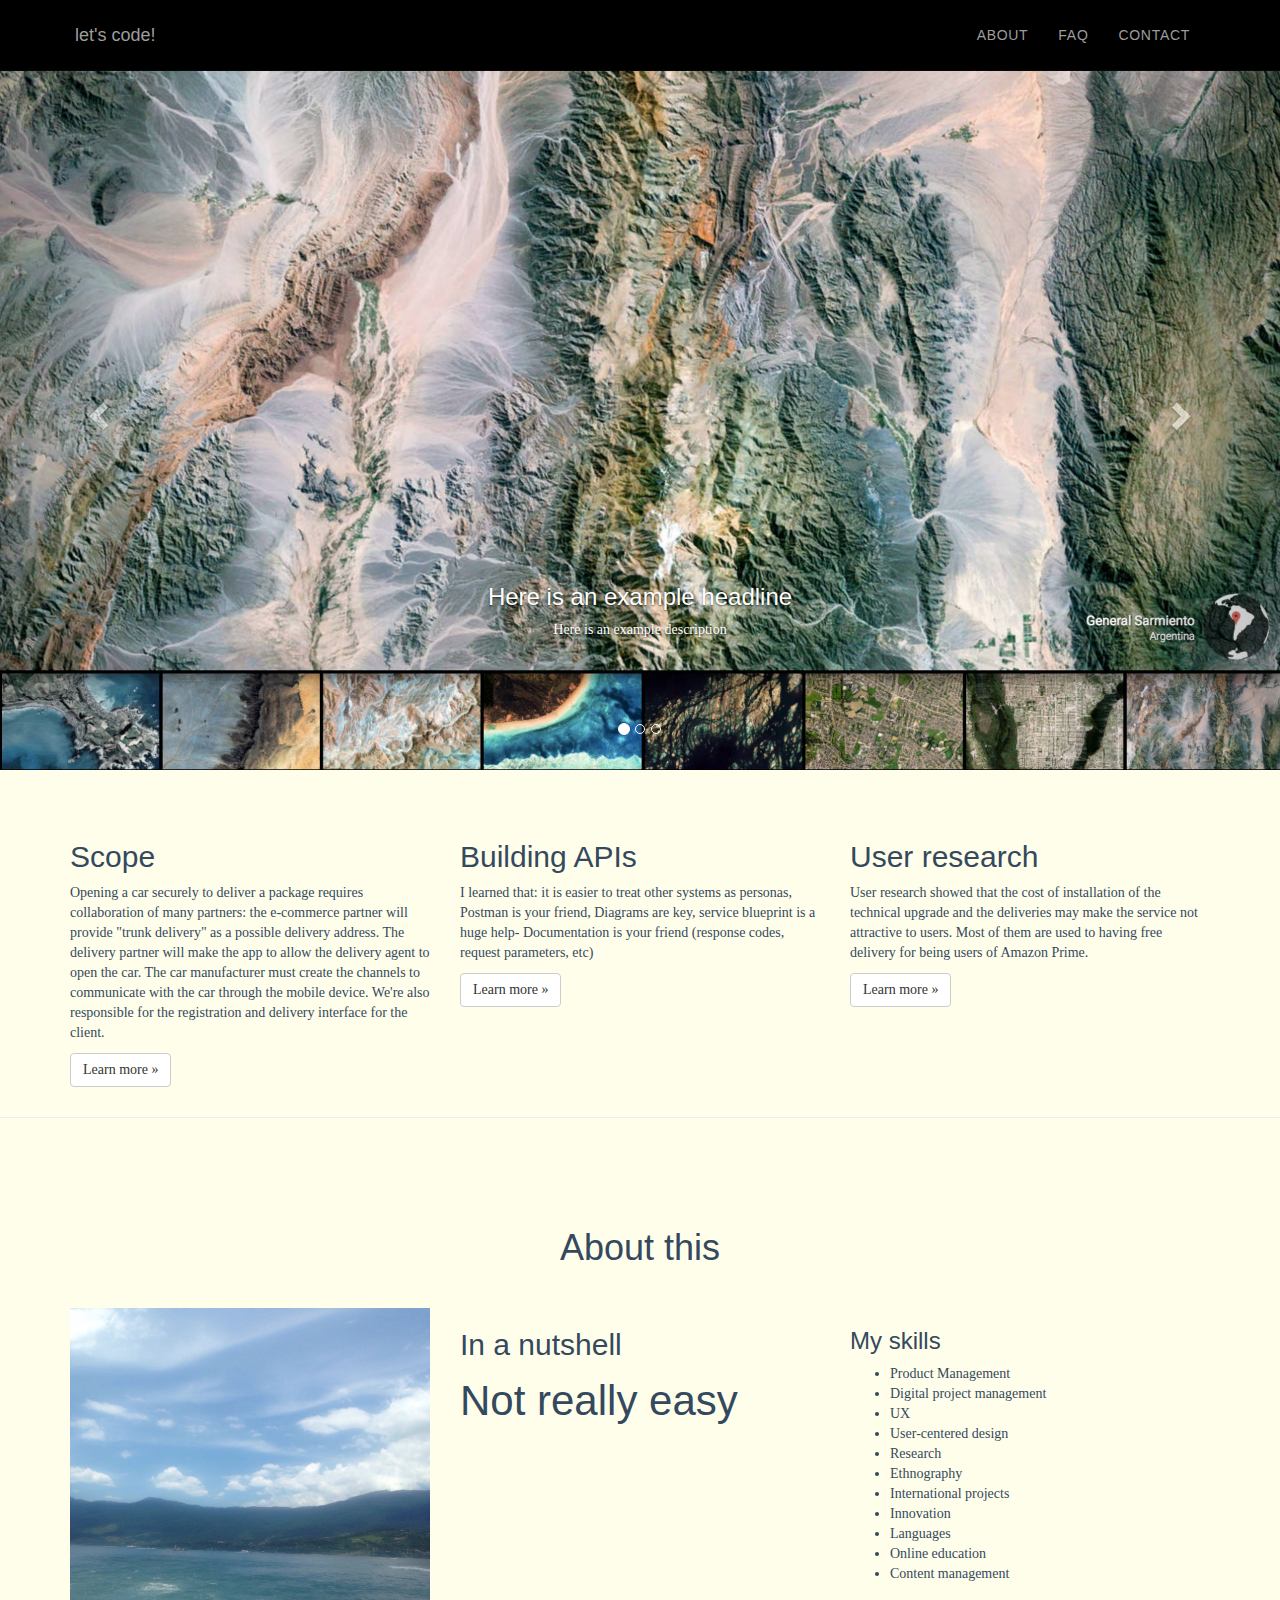
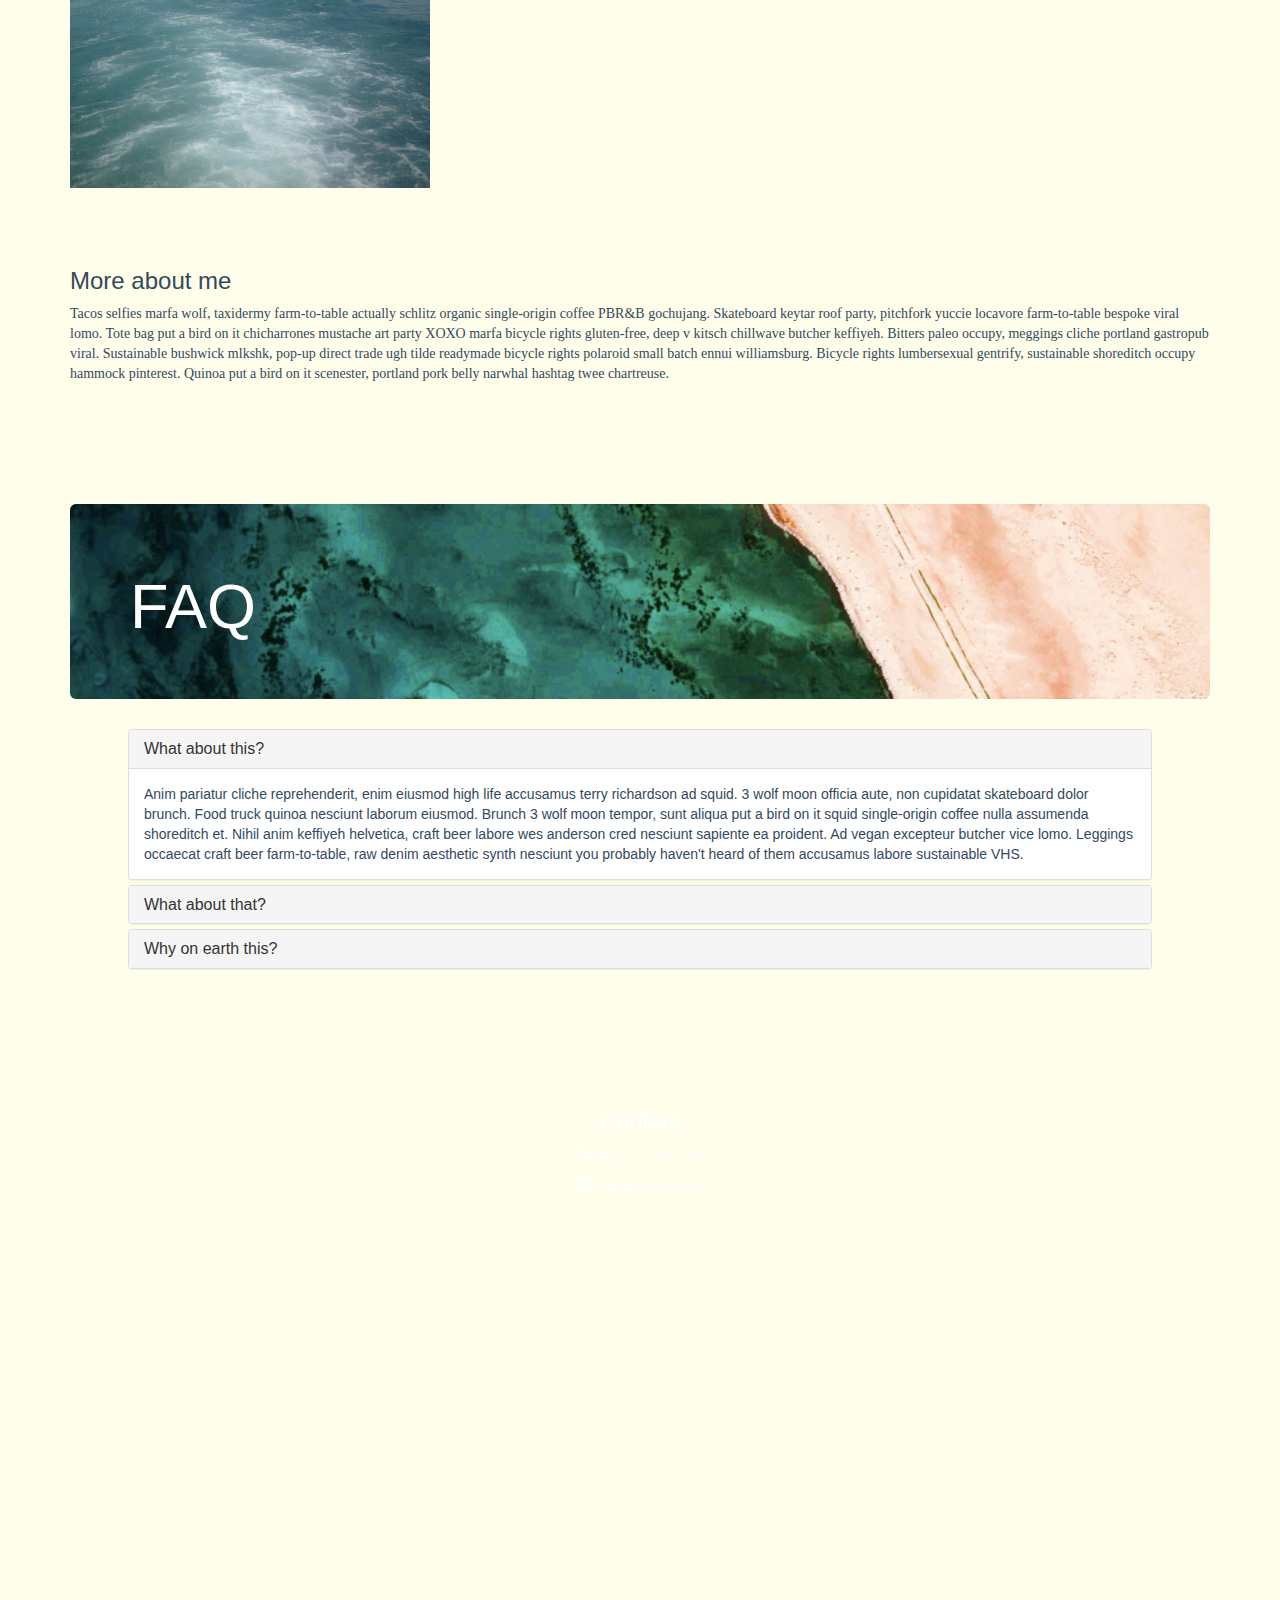
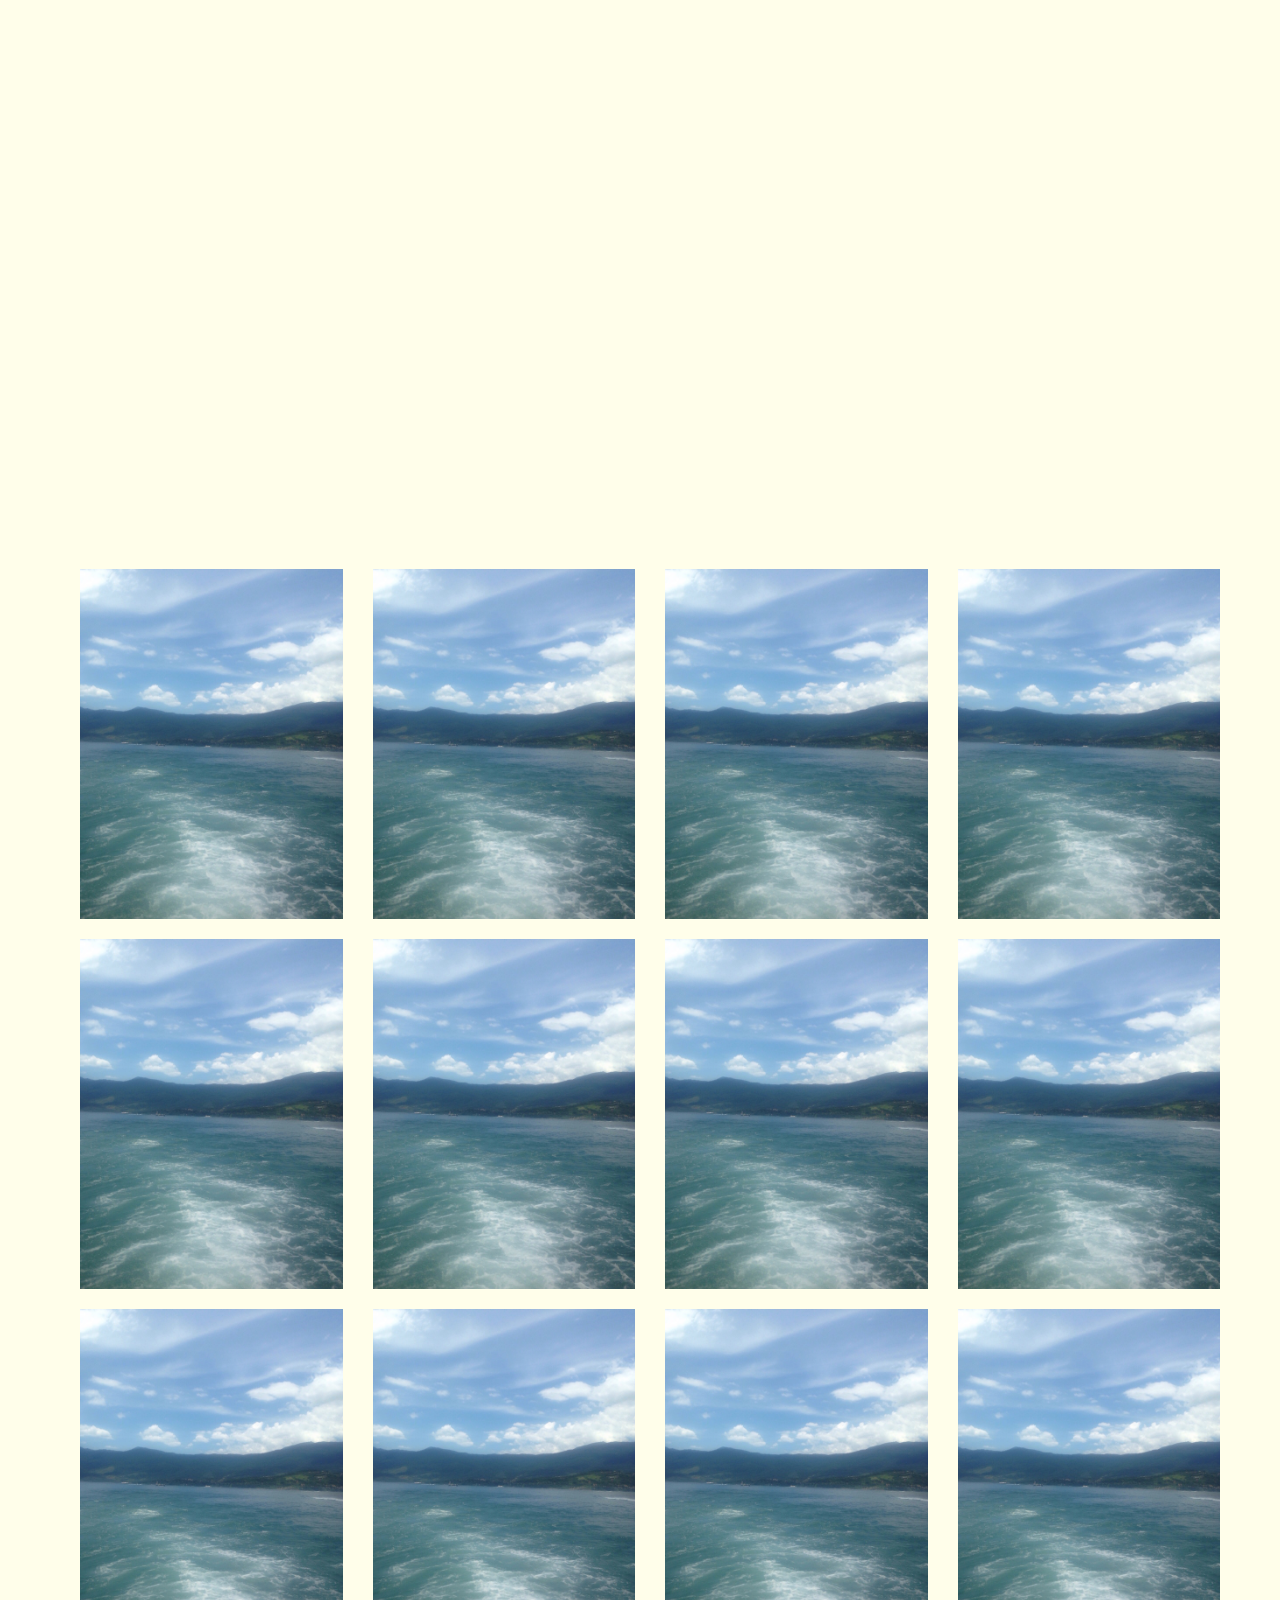
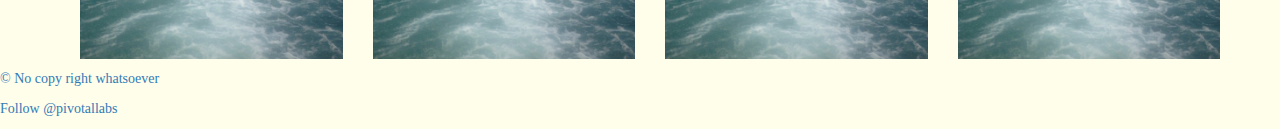
==== cf_template-1.1.1 v3/index.html @ 277f099b "Initial commit" ====
<!DOCTYPE html>
<html lang="en">
<head>
  <meta charset="utf-8">
  <meta http-equiv="X-UA-Compatible" content="IE=edge">
  <meta name="viewport" content="width=device-width, initial-scale=1">
  <!-- The above 3 meta tags *must* come first in the head; any other head content must come *after* these tags -->

  <title>Zproject</title>

  <!-- Latest compiled and minified CSS -->
  <link rel="stylesheet" href="https://maxcdn.bootstrapcdn.com/bootstrap/3.3.5/css/bootstrap.min.css">

  <!-- Custom styles for this template go here -->
  <link rel="stylesheet" href="css/styles.css">


  <!-- HTML5 shim and Respond.js for IE8 support of HTML5 elements and media queries -->



    <!--[if lt IE 9]>
      <script src="https://oss.maxcdn.com/html5shiv/3.7.2/html5shiv.min.js"></script>
      <script src="https://oss.maxcdn.com/respond/1.4.2/respond.min.js"></script>
      <![endif]-->

    </head>

    <body data-spy="scroll" data-target=".navbar">

      <!-- Facebook script -->
      <div id="fb-root"></div>
      <script>(function(d, s, id) {
        var js, fjs = d.getElementsByTagName(s)[0];
        if (d.getElementById(id)) return;
        js = d.createElement(s); js.id = id;
        js.src = "//connect.facebook.net/en_US/sdk.js#xfbml=1&version=v2.9";
        fjs.parentNode.insertBefore(js, fjs);
      }(document, 'script', 'facebook-jssdk'));</script>

      <!-- end Facebook script -->

      <!--navbar starts here-->
      <!-- Collect the nav links, forms, and other content for toggling -->

      <nav class="navbar navbar-inverse navbar-fixed-top" role="navigation">
        <div class="container-fluid">
          <div class="navbar-header">
            <button type="button" class="navbar-toggle" data-toggle="collapse"
            data-target=".navbar-collapse">
            <span class="sr-only">Toggle navigation</span>
            <span class="icon-bar"></span>
            <span class="icon-bar"></span>
            <span class="icon-bar"></span>
          </button>
          <a href="#" class="projectName navbar-brand">let's code!</a>
        </div><!--end navbar-header -->
        <div class="navbar-collapse collapse">
          <ul class="nav navbar-nav">
            <li><a href="#about">About</a></li>
            <li><a href="#FAQ">FAQ</a></li>
            <li><a href="#contact">Contact</a></li>
            
          </ul>
        </div><!--end navbar collapse-->
      </div><!-- end nav container -->
    </nav><!-- end nav -->

    <div id="carousel-example-generic" class="carousel slide" data-ride="carousel">
      <!-- Indicators -->
      <ol class="carousel-indicators">
        <li data-target="#carousel-example-generic" data-slide-to="0" class="active"></li>
        <li data-target="#carousel-example-generic" data-slide-to="1"></li>
        <li data-target="#carousel-example-generic" data-slide-to="2"></li>
      </ol>

      <!-- Wrapper for slides -->
      <div class="carousel-inner" role="listbox">
        <div class="item active">
          <img src="img/Carousel 1.jpg" alt="alt 1">
          <div class="carousel-caption">
            <h3>Here is an example headline</h3>
            <p>Here is an example description</p>
          </div>
        </div>
        <div class="item">
          <img src="img/Carousel 2.jpg" alt="alt 1">
          <div class="carousel-caption">
            <h3>Essa é outra headline</h3>
            <p>E este é um exemplo de descrição</p>
          </div>
        </div>

        <div class="item">
          <img src="img/Carousel 3.jpg" alt="alt 1">
          <div class="carousel-caption">
            <h3>Essa é a terceira</h3>
            <p>E este é um exemplo de descrição</p>
          </div>
        </div>
      </div>

      <!-- Controls -->

      <a class="left carousel-control" href="#carousel-example-generic" role="button" data-slide="prev">
        <span class="glyphicon glyphicon-chevron-left" aria-hidden="true"></span>
        <span class="sr-only">Previous</span>
      </a>
      <a class="right carousel-control" href="#carousel-example-generic" role="button" data-slide="next">
        <span class="glyphicon glyphicon-chevron-right" aria-hidden="true"></span>
        <span class="sr-only">Next</span>
      </a>
    </div><!-- end carousel -->



    <div class="container">
      <!-- Example row of columns -->
      <div class="row">
        <div class="col-md-4">
          <h2>Scope</h2>
          <p>Opening a car securely to deliver a package requires collaboration of many partners: the e-commerce partner will provide "trunk delivery" as a possible delivery address. The delivery partner will make the app to allow the delivery agent to open the car. The car manufacturer must create the channels to communicate with the car through the mobile device. We're also responsible for the registration and delivery interface for the client.</p>
          <p><a class="btn btn-default" href="#" role="button">Learn more &raquo;</a></p>
        </div><!-- /col -->
        <div class="col-md-4">
          <h2>Building APIs</h2>
          <p>I learned that: it is easier to treat other systems as personas, Postman is your friend, Diagrams are key, service blueprint is a huge help- Documentation is your friend (response codes, request parameters, etc)</p>
          <p><a class="btn btn-default" href="#" role="button">Learn more &raquo;</a></p>
        </div><!-- /col -->
        <div class="col-md-4">
          <h2>User research</h2>
          <p>User research showed that the cost of installation of the technical upgrade and the deliveries may make the service not attractive to users. Most of them are used to having free delivery for being users of Amazon Prime.</p>
          <p><a class="btn btn-default" href="#" role="button">Learn more &raquo;</a></p>
        </div><!-- /col -->
      </div><!-- /row -->
    </div>

    <hr>

    <div class="container" id="about">
      <div class="header">
        <h1>About this</h1>
      </div><!-- end header -->

      <div class="row" id="about_columns">
        <div class="col-md-4">
          <img src="img/kitten.jpg" alt="kitten">
        </div>
        <div class="col-md-4" id="introtext">
          <h2>In a nutshell</h2>
          <p>Not really easy</p>
        </div>
        <div class="col-md-4">
          <h3>My skills</h3>
          <ul id= "skill-list">
            <li>Product Management</li>
            <li>Digital project management</li>
            <li>UX</li>
            <li>User-centered design</li>
            <li>Research</li>
            <li>Ethnography</li>
            <li>International projects</li>
            <li>Innovation</li>
            <li>Languages</li>
            <li>Online education</li>
            <li>Content management</li>
          </ul>
        </div>
      </div><!-- end row -->
      <div class="main-text">
        <h3>More about me</h3>
        <p>
          Tacos selfies marfa wolf, taxidermy farm-to-table actually schlitz organic single-origin coffee PBR&B gochujang. Skateboard keytar roof party, pitchfork yuccie locavore farm-to-table bespoke viral lomo. Tote bag put a bird on it chicharrones mustache art party XOXO marfa bicycle rights gluten-free, deep v kitsch chillwave butcher keffiyeh. Bitters paleo occupy, meggings cliche portland gastropub viral. Sustainable bushwick mlkshk, pop-up direct trade ugh tilde readymade bicycle rights polaroid small batch ennui williamsburg. Bicycle rights lumbersexual gentrify, sustainable shoreditch occupy hammock pinterest. Quinoa put a bird on it scenester, portland pork belly narwhal hashtag twee chartreuse.
        </p>

      </div><!-- end main-text -->

    </div><!--end container -->

    <div class="container">
      <div class="jumbotron" id="FAQ">
        <h1>FAQ</h1>
      </div>
    </div><!-- end container -->

    <div class="panel-group" id="accordion">
      <div class="panel panel-default">
        <div class="panel-heading">
          <h4 class="panel-title">
            <a data-toggle="collapse" data-parent="#missingcode" href="#collapseOne">
              What about this?
            </a>
          </h4>
        </div>
        <div id="collapseOne" class="panel-collapse collapse in">
          <div class="panel-body">
            Anim pariatur cliche reprehenderit, enim eiusmod high life accusamus terry richardson ad squid. 3 wolf moon officia aute, non cupidatat skateboard dolor brunch. Food truck quinoa nesciunt laborum eiusmod. Brunch 3 wolf moon tempor, sunt aliqua put a bird on it squid single-origin coffee nulla assumenda shoreditch et. Nihil anim keffiyeh helvetica, craft beer labore wes anderson cred nesciunt sapiente ea proident. Ad vegan excepteur butcher vice lomo. Leggings occaecat craft beer farm-to-table, raw denim aesthetic synth nesciunt you probably haven't heard of them accusamus labore sustainable VHS.
          </div>
        </div>
      </div>
      <div class="panel panel-default">
        <div class="panel-heading">
          <h4 class="panel-title">
            <a data-toggle="collapse" data-parent="#missingcode" href="#collapseTwo">
              What about that?
            </a>
          </h4>
        </div>
        <div id="collapseTwo" class="panel-collapse collapse">
          <div class="panel-body">
            Anim pariatur cliche reprehenderit, enim eiusmod high life accusamus terry richardson ad squid. 3 wolf moon officia aute, non cupidatat skateboard dolor brunch. Food truck quinoa nesciunt laborum eiusmod. Brunch 3 wolf moon tempor, sunt aliqua put a bird on it squid single-origin coffee nulla assumenda shoreditch et. Nihil anim keffiyeh helvetica, craft beer labore wes anderson cred nesciunt sapiente ea proident. Ad vegan excepteur butcher vice lomo. Leggings occaecat craft beer farm-to-table, raw denim aesthetic synth nesciunt you probably haven't heard of them accusamus labore sustainable VHS.
          </div>
        </div>
      </div>
      <div class="panel panel-default">
        <div class="panel-heading">
          <h4 class="panel-title">
            <a data-toggle="collapse" data-parent="#missingcode" href="#collapseThree">
              Why on earth this?
            </a>
          </h4>
        </div>
        <div id="collapseThree" class="panel-collapse collapse">
          <div class="panel-body">
            Anim pariatur cliche reprehenderit, enim eiusmod high life accusamus terry richardson ad squid. 3 wolf moon officia aute, non cupidatat skateboard dolor brunch. Food truck quinoa nesciunt laborum eiusmod. Brunch 3 wolf moon tempor, sunt aliqua put a bird on it squid single-origin coffee nulla assumenda shoreditch et. Nihil anim keffiyeh helvetica, craft beer labore wes anderson cred nesciunt sapiente ea proident. Ad vegan excepteur butcher vice lomo. Leggings occaecat craft beer farm-to-table, raw denim aesthetic synth nesciunt you probably haven't heard of them accusamus labore sustainable VHS.
          </div>
        </div>
      </div>
    </div>



    <div class="container" id="contact">
      <h3>Contact</h3>
      <p><span class="glyphicon glyphicon-earphone"></span>+49 176 1234 1234</p>
      <p><span class="glyphicon glyphicon-envelope"></span> email@email.email</p>
    </div><!-- end contact -->

  </div> <!-- /container -->

  <div style="position:relative;height:0;padding-bottom:56.25%"><iframe src="https://www.youtube.com/embed/DUcbKgvzUEU?ecver=2" width="640" height="360" frameborder="0" style="position:absolute;width:100%;height:100%;left:0" allowfullscreen></iframe></div>


  <div class="container">
    <div class="row" id="work">
      <div class="col-xs-12 col-sm-6 col-md-4 col-lg-3">
        <img src="img/kitten.jpg">
      </div>
      <div class="col-xs-12 col-sm-6 col-md-4 col-lg-3">
        <img src="img/kitten.jpg">
      </div>
      <div class="col-xs-12 col-sm-6 col-md-4 col-lg-3">
        <img src="img/kitten.jpg">
      </div>
      <div class="col-xs-12 col-sm-6 col-md-4 col-lg-3">
        <img src="img/kitten.jpg">
      </div>
      <div class="col-xs-12 col-sm-6 col-md-4 col-lg-3">
        <img src="img/kitten.jpg">
      </div>
      <div class="col-xs-12 col-sm-6 col-md-4 col-lg-3">
        <img src="img/kitten.jpg">
      </div>
      <div class="col-xs-12 col-sm-6 col-md-4 col-lg-3">
        <img src="img/kitten.jpg">
      </div>
      <div class="col-xs-12 col-sm-6 col-md-4 col-lg-3">
        <img src="img/kitten.jpg">
      </div>
      <div class="col-xs-12 col-sm-6 col-md-4 col-lg-3">
        <img src="img/kitten.jpg">
      </div>
      <div class="col-xs-12 col-sm-6 col-md-4 col-lg-3">
        <img src="img/kitten.jpg">
      </div>
      <div class="col-xs-12 col-sm-6 col-md-4 col-lg-3">
        <img src="img/kitten.jpg">
      </div>
      <div class="col-xs-12 col-sm-6 col-md-4 col-lg-3">
        <img src="img/kitten.jpg">
      </div>
    </div><!-- enf row -->
  </div>

  <footer>
    <p><a href="http://www.google.com">&copy; No copy right whatsoever</a></p>
    <p><a href="https://twitter.com/pivotallabs" class="twitter-follow-button" data-show-count="false">Follow @pivotallabs</a><script async src="//platform.twitter.com/widgets.js" charset="utf-8"></script></p>
    <div class="fb-like" data-href="http://musician-pig-73285.bitballoon.com/" data-layout="standard" data-action="like" data-size="small" data-show-faces="false" data-share="false"></div>      
  </footer>



  <!-- ============================= -->
  <!-- All your JavaScript comes now -->
  <!-- ============================= -->
  <script src="https://ajax.googleapis.com/ajax/libs/jquery/1.11.3/jquery.min.js"></script>

  <!-- Twitter script -->

  <script>window.twttr = (function(d, s, id) {
    var js, fjs = d.getElementsByTagName(s)[0],
    t = window.twttr || {};
    if (d.getElementById(id)) return t;
    js = d.createElement(s);
    js.id = id;
    js.src = "https://platform.twitter.com/widgets.js";
    fjs.parentNode.insertBefore(js, fjs);

    t._e = [];
    t.ready = function(f) {
      t._e.push(f);
    };

    return t;
  }(document, "script", "twitter-wjs"));</script>

  <!-- end Twitter -->



  <!-- Bootstrap core JS -->
  <script src="https://maxcdn.bootstrapcdn.com/bootstrap/3.3.5/js/bootstrap.min.js"></script>

  <!-- Can place script tags with JavaScript files here -->

  <!-- smooth scrolling -->
  <script type="text/javascript"> 
    var $root = $('html, body');
    $('.navbar-nav a').click(function() {
      var href = $.attr(this, 'href');
      if(href != undefined) {
        $root.animate({
          scrollTop: $(href).offset().top - $('.navbar').outerHeight()
        }, 500, function () {
          window.location.hash = href;
        });
      }
      return false;
    });
  </script>

</body>
</html>
---- cf_template-1.1.1 v3/css/styles.css ----
.navbar {
	position: fixed;
	width: 100%;
	top: 0;
	padding: 10px 60px 10px 60px;
	z-index: 1;
  background-color: black;
}


.navbar a:hover {
     color: #ff0;
     text-decoration: none;
}


.navbar a {
	transition: color 600ms;
}



.navbar ul {
	float: right;
}

.navbar ul li{
	display: inline-block;
}

.navbar ul li a {
  font-family: Futura, Helvetica, Arial, sans-serif;
  color: white;
  text-transform: uppercase;
  letter-spacing: 0.05em;
}


.navbar-inverse .navbar-nav>.active>a {
  background-color: white;
  color: black;
  text-decoration: none;
}


.projectName ul a {
  color: yellow;
  font-size: 1.5em;
}

body {
	padding-top: 50px;
  position: relative;
}

.container {
  padding-top: 50px;
}


.carousel img {
	margin: auto;
}

.carousel p {
	padding-bottom: 70px
}

.jumbotron {
  background-image: url("../img/earth.png");
  background-size: cover;
}

.jumbotron p {
  color: white;
}

.jumbotron h1 {
  color: white;
}


.panel-group {
	width: 80%;
	margin-right: auto; 
	margin-left: auto
}

#work img {
	margin: 10px;
	max-width: 100%;
}


/* ABOUT PAGE */


.header h1 {
    text-align: center;
    margin: 40px 0px 40px 0px
}



#about_columns img {
  width: 100%;
}

.main-text {
  clear: both;
  padding: 60px 0;
  padding: top right bottom left;
}

/* CONTACT PAGE */

#contact{
    background-image: url("../img/prlximg1.jpg");
/*Add a background image*/
    background-attachment: fixed;
/*Give the background a fixed position does it not scroll when you scroll*/
    background-size: cover;
/*Have the background cover the entire div section*/
    color: white;
/*Change the color of the text on top so it is readable, and adjust the padding as needed.*/
    padding:100px;
    padding-top: 100px;
    height: 400px;
}


/*Typography*/


h1,
h2,
h3 {
  font-family: Futura, Helvetica, Arial, sans-serif;
}

p,
li {
	font-family: Georgia, Book Antiqua, serif;
}

#introtext p {
  font-family: Futura, Helvetica, Arial, sans-serif;
  font-size: 3em;
  font-weight: 100;
  -webkit-margin-before: 0;
}

#skill-list h3 {
	text-align: center;
}

#contact {
  margin: auto; 
  text-align: center;
}

/*Color*/


body {
  background-color: #fffeea;
  color: #34495e;
}

.skill {
	background-color: #5AD4C2
	color: #FFF;
}

.footer {
  padding: 50px;
}

.footer a:active {
       color: #ff0000;
}
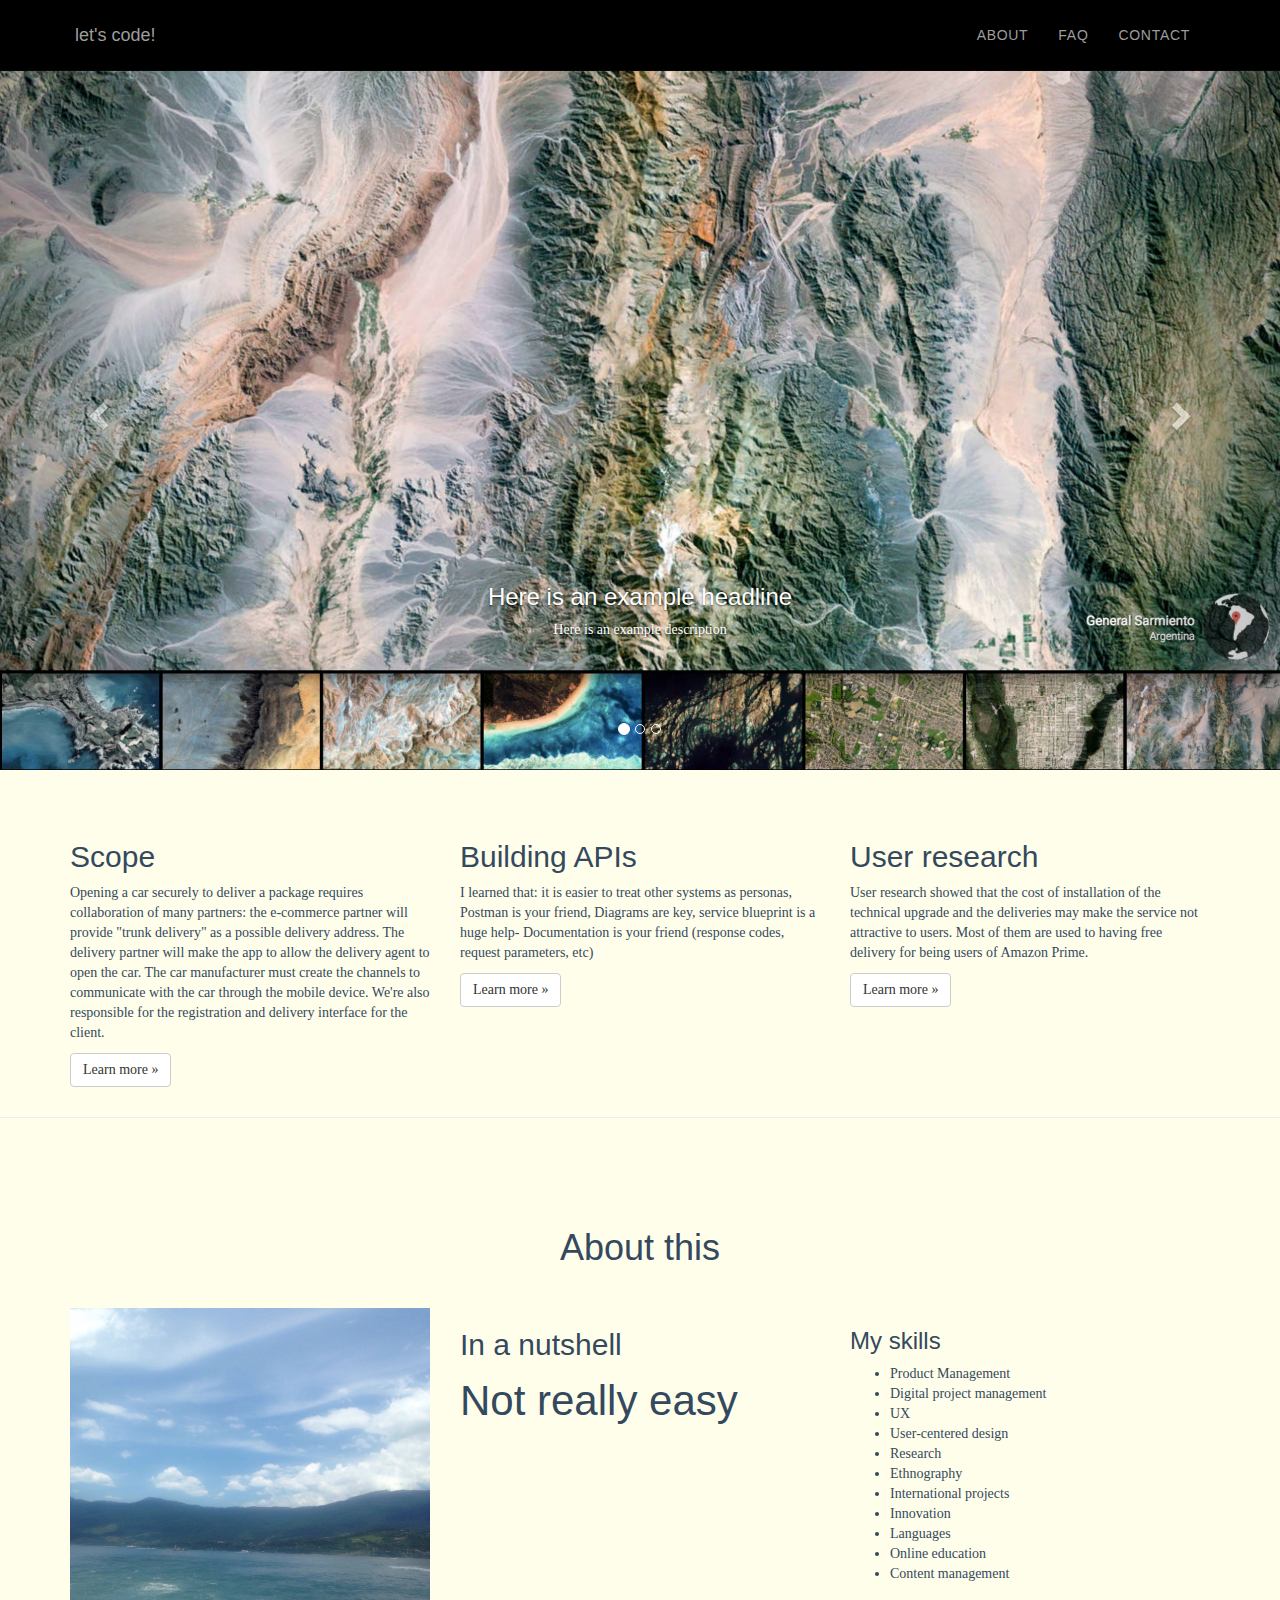
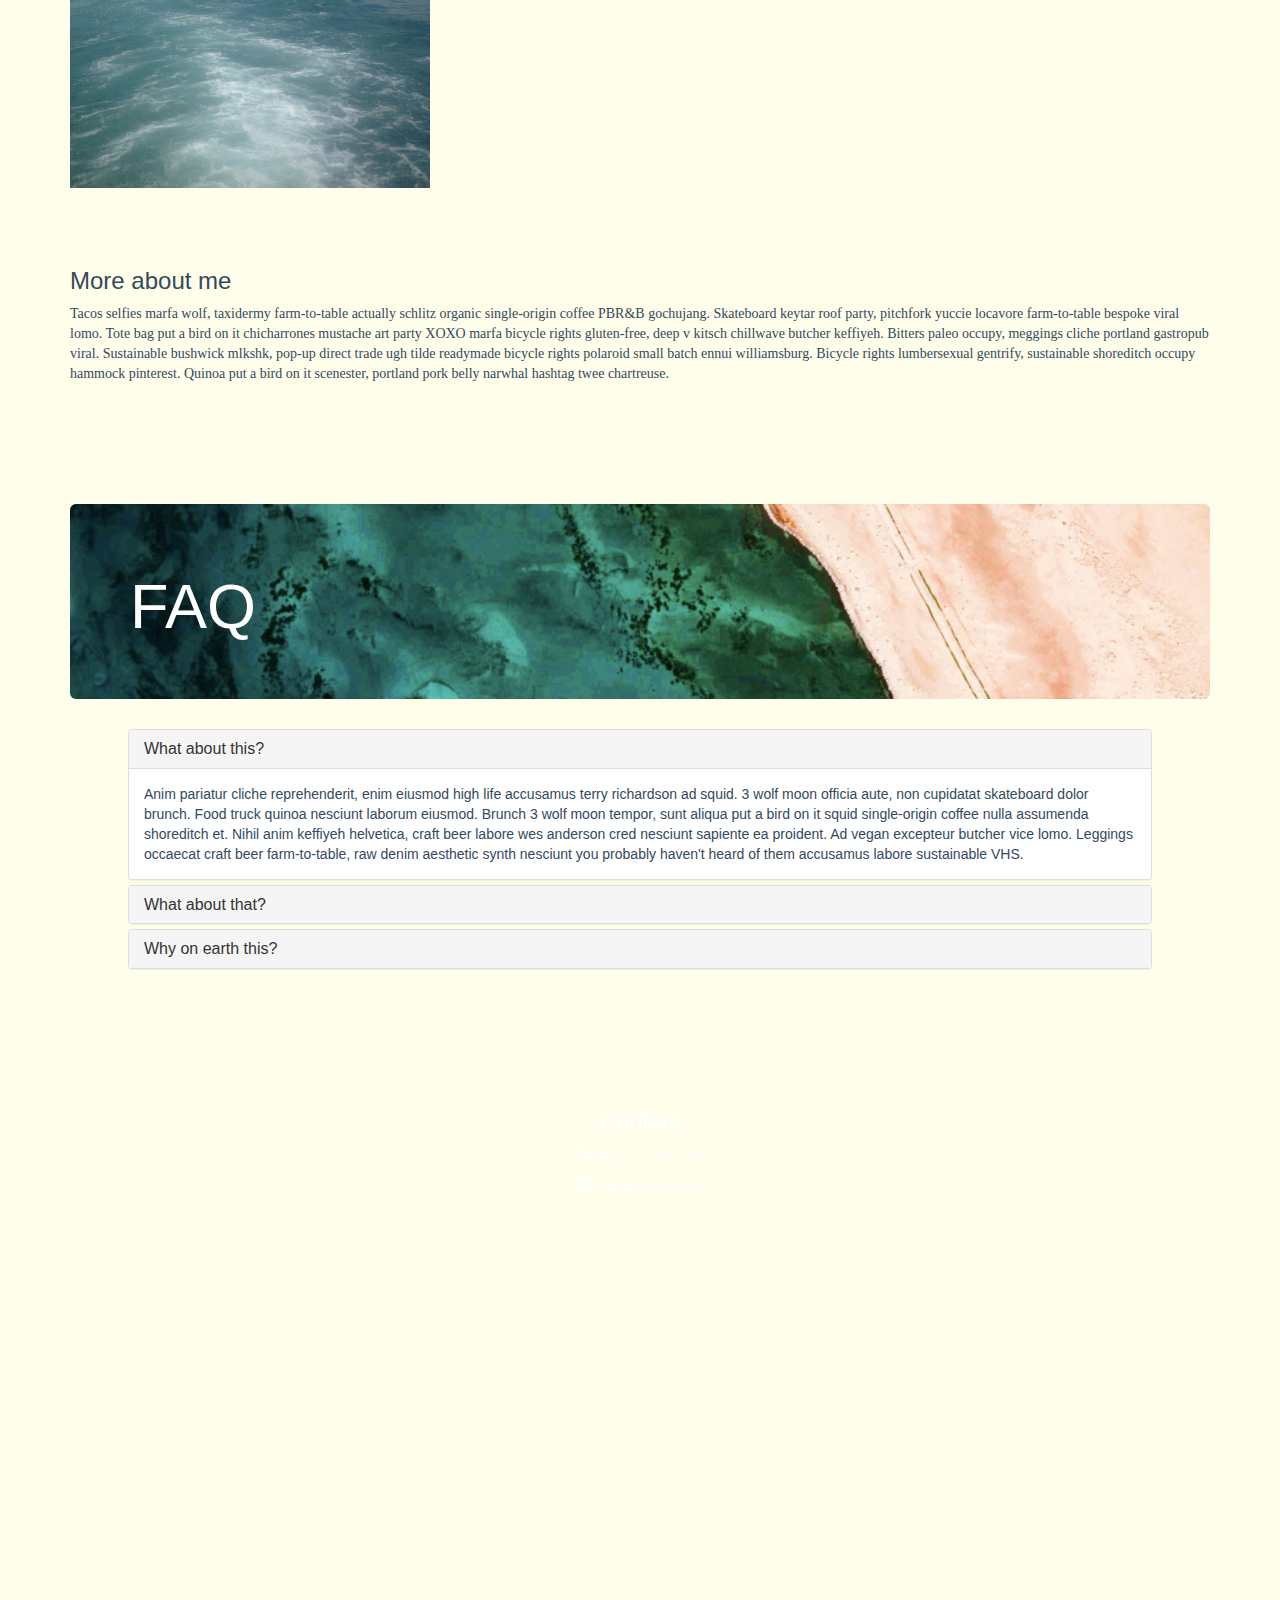
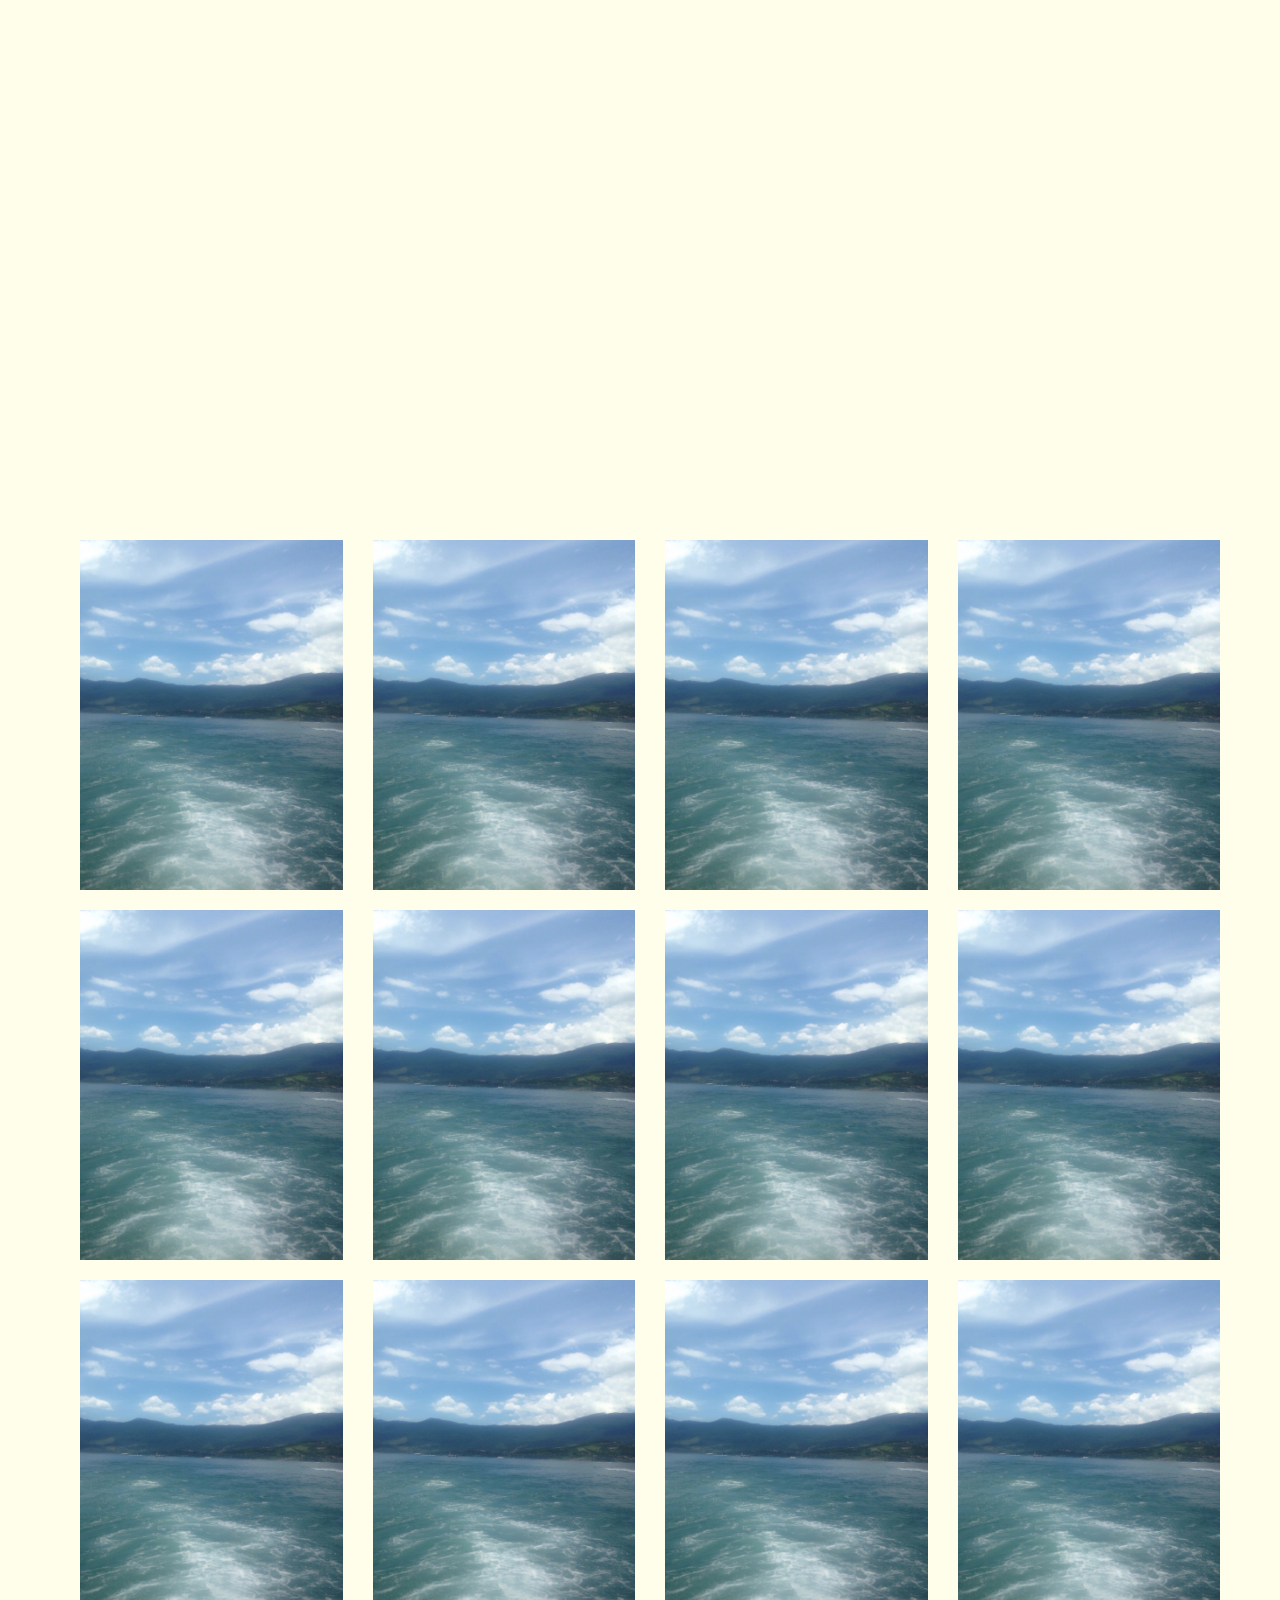
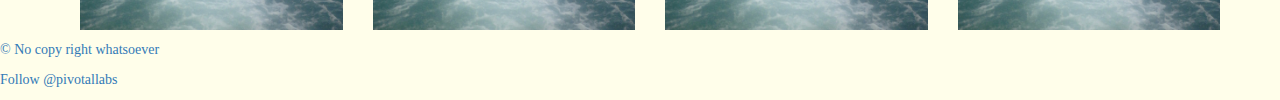
==== commit 75eb61b2: "aligning video" ====
--- a/cf_template-1.1.1 v3/index.html
+++ b/cf_template-1.1.1 v3/index.html
@@ -238,7 +238,9 @@
 
   </div> <!-- /container -->
 
-  <div style="position:relative;height:0;padding-bottom:56.25%"><iframe src="https://www.youtube.com/embed/DUcbKgvzUEU?ecver=2" width="640" height="360" frameborder="0" style="position:absolute;width:100%;height:100%;left:0" allowfullscreen></iframe></div>
+  <div class="container">
+    <div style="position:relative;height:0;padding-bottom:56.25%"><iframe src="https://www.youtube.com/embed/DUcbKgvzUEU?ecver=2" width="640" height="360" frameborder="0" style="position:absolute;width:100%;height:100%;left:0" allowfullscreen></iframe></div>
+    </div>
 
 
   <div class="container">
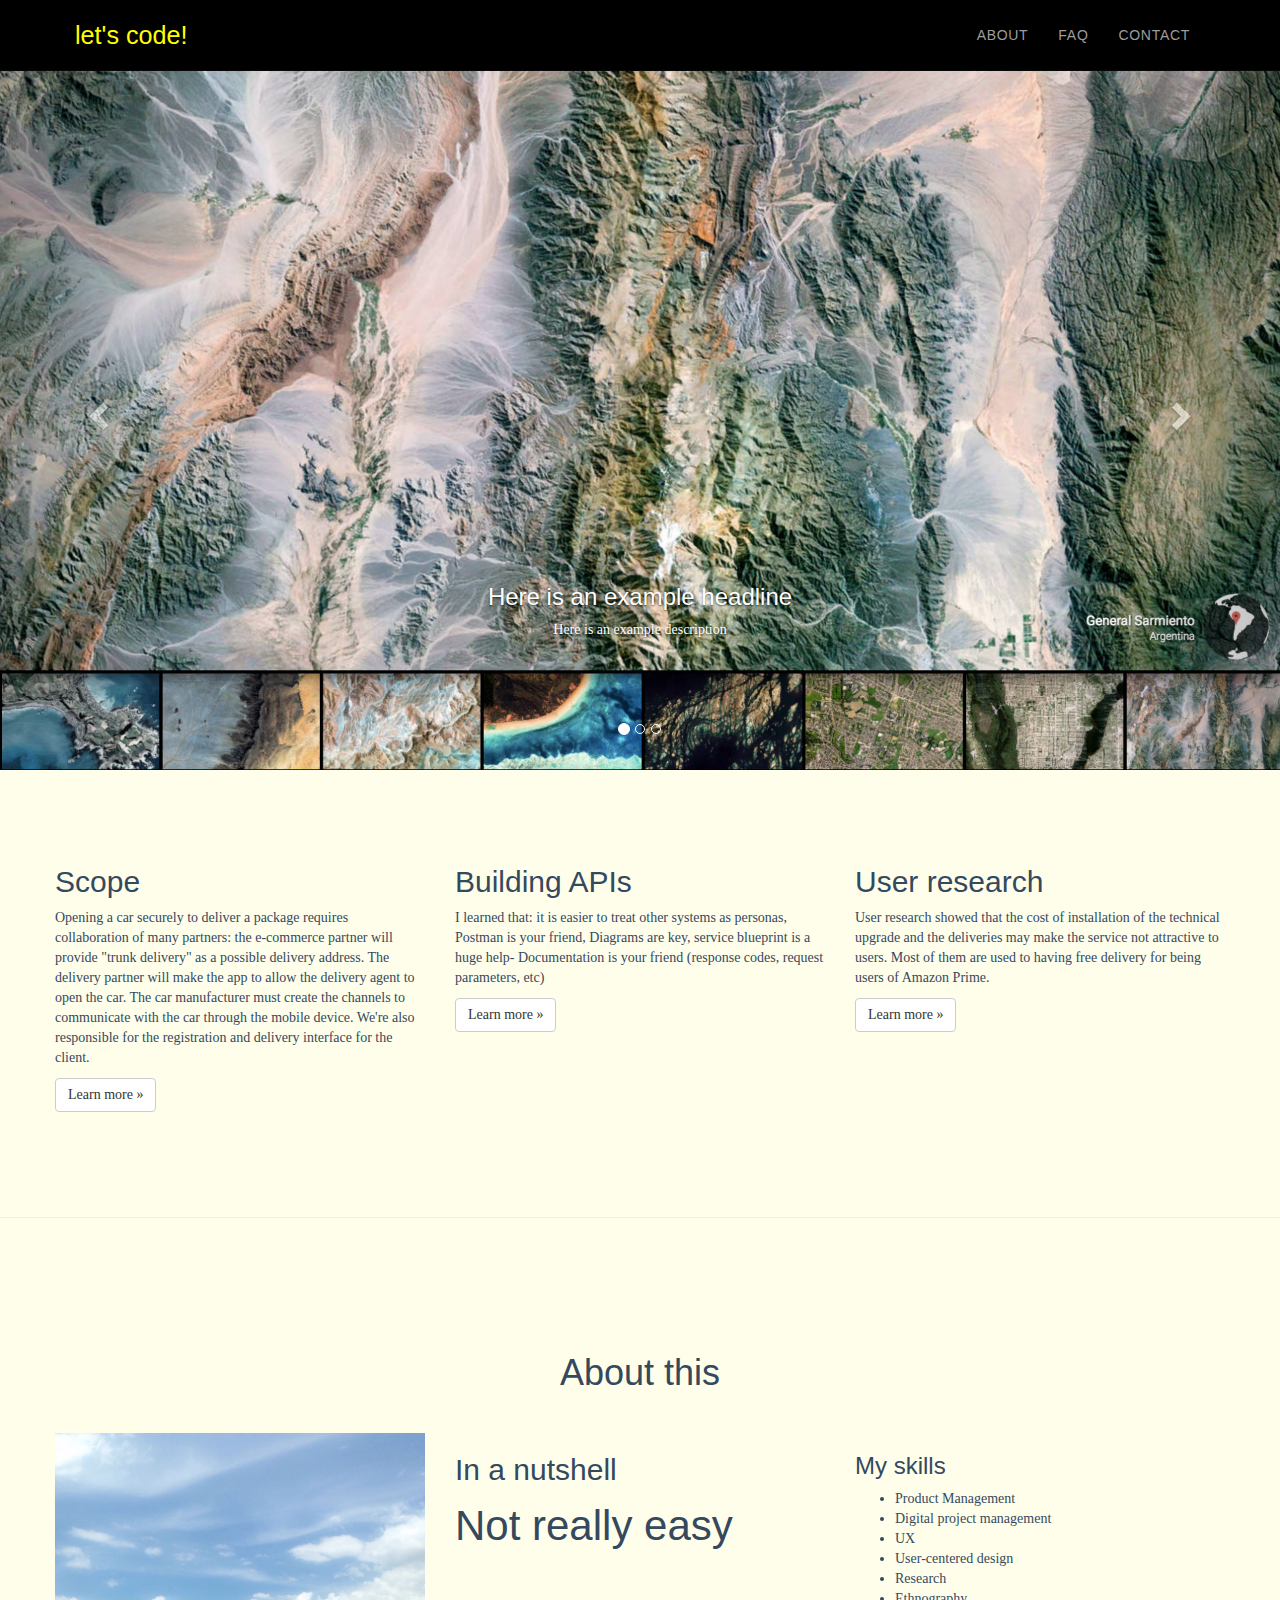
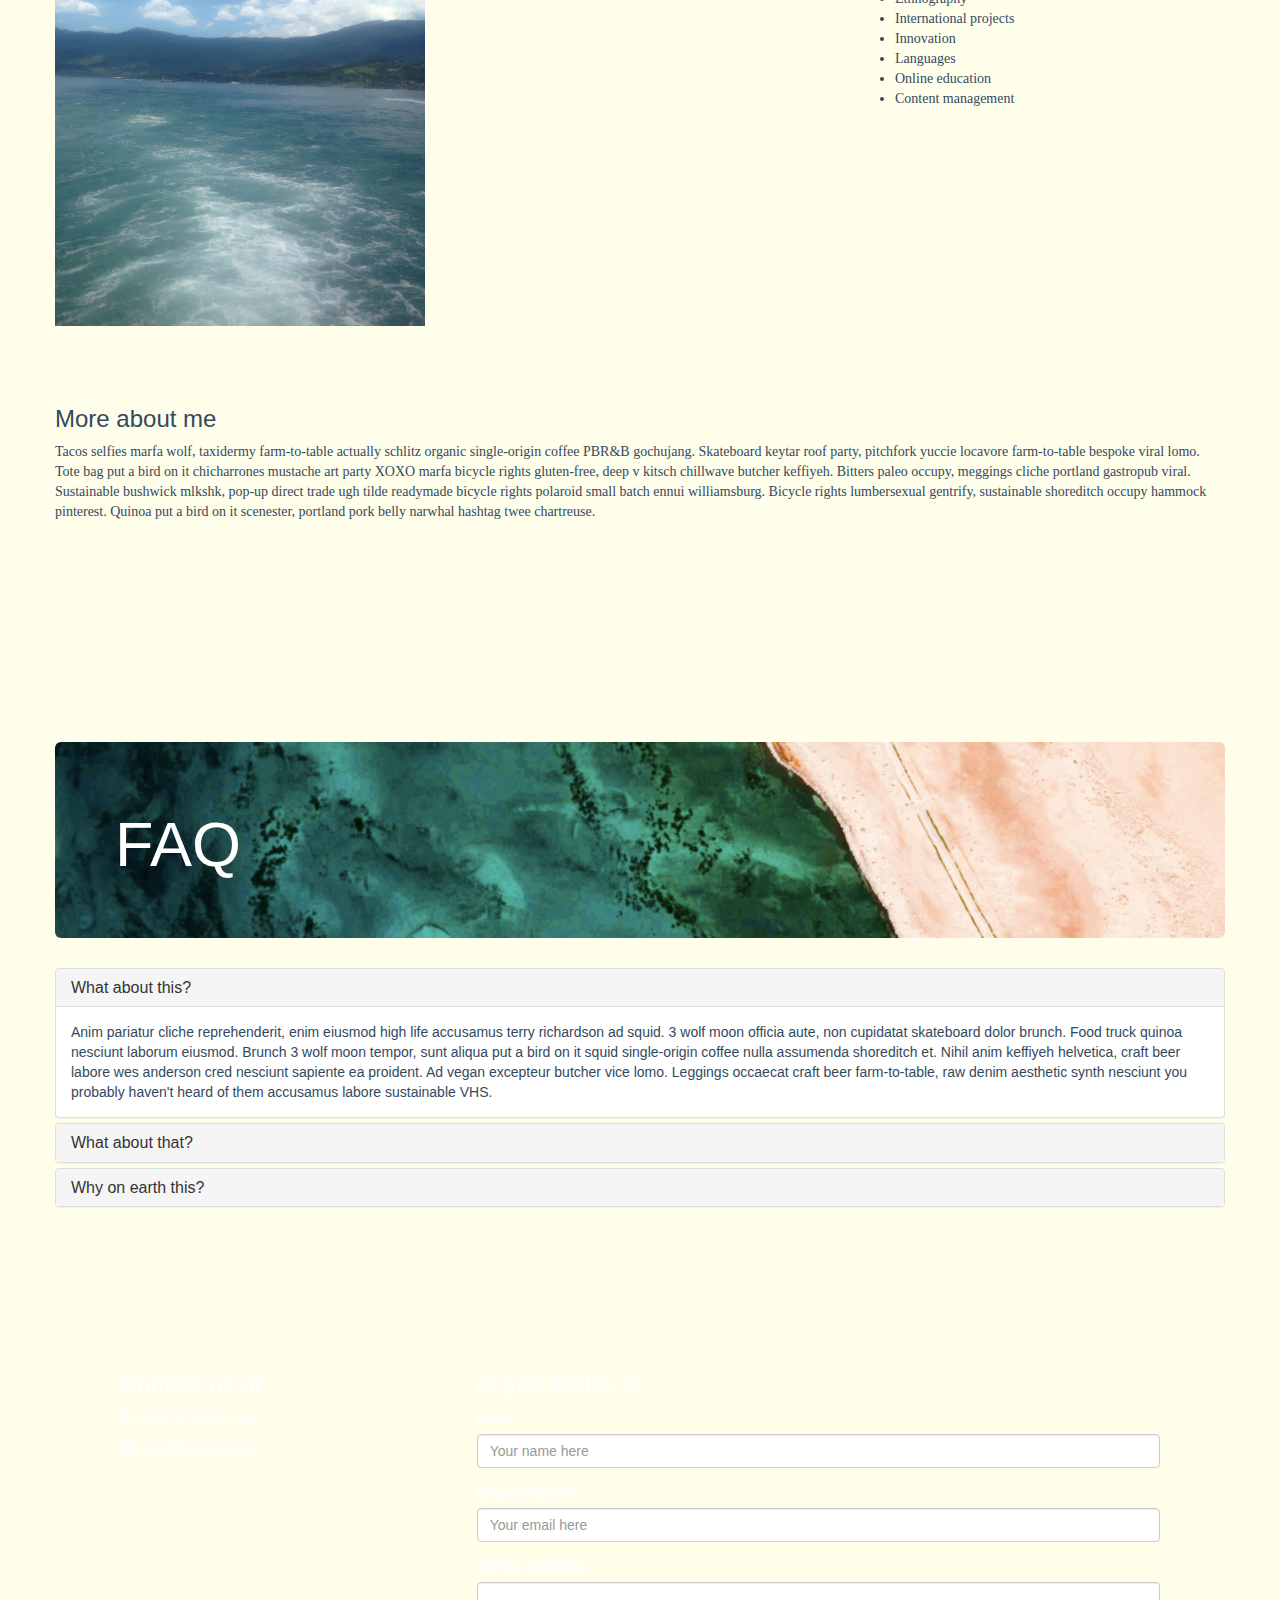
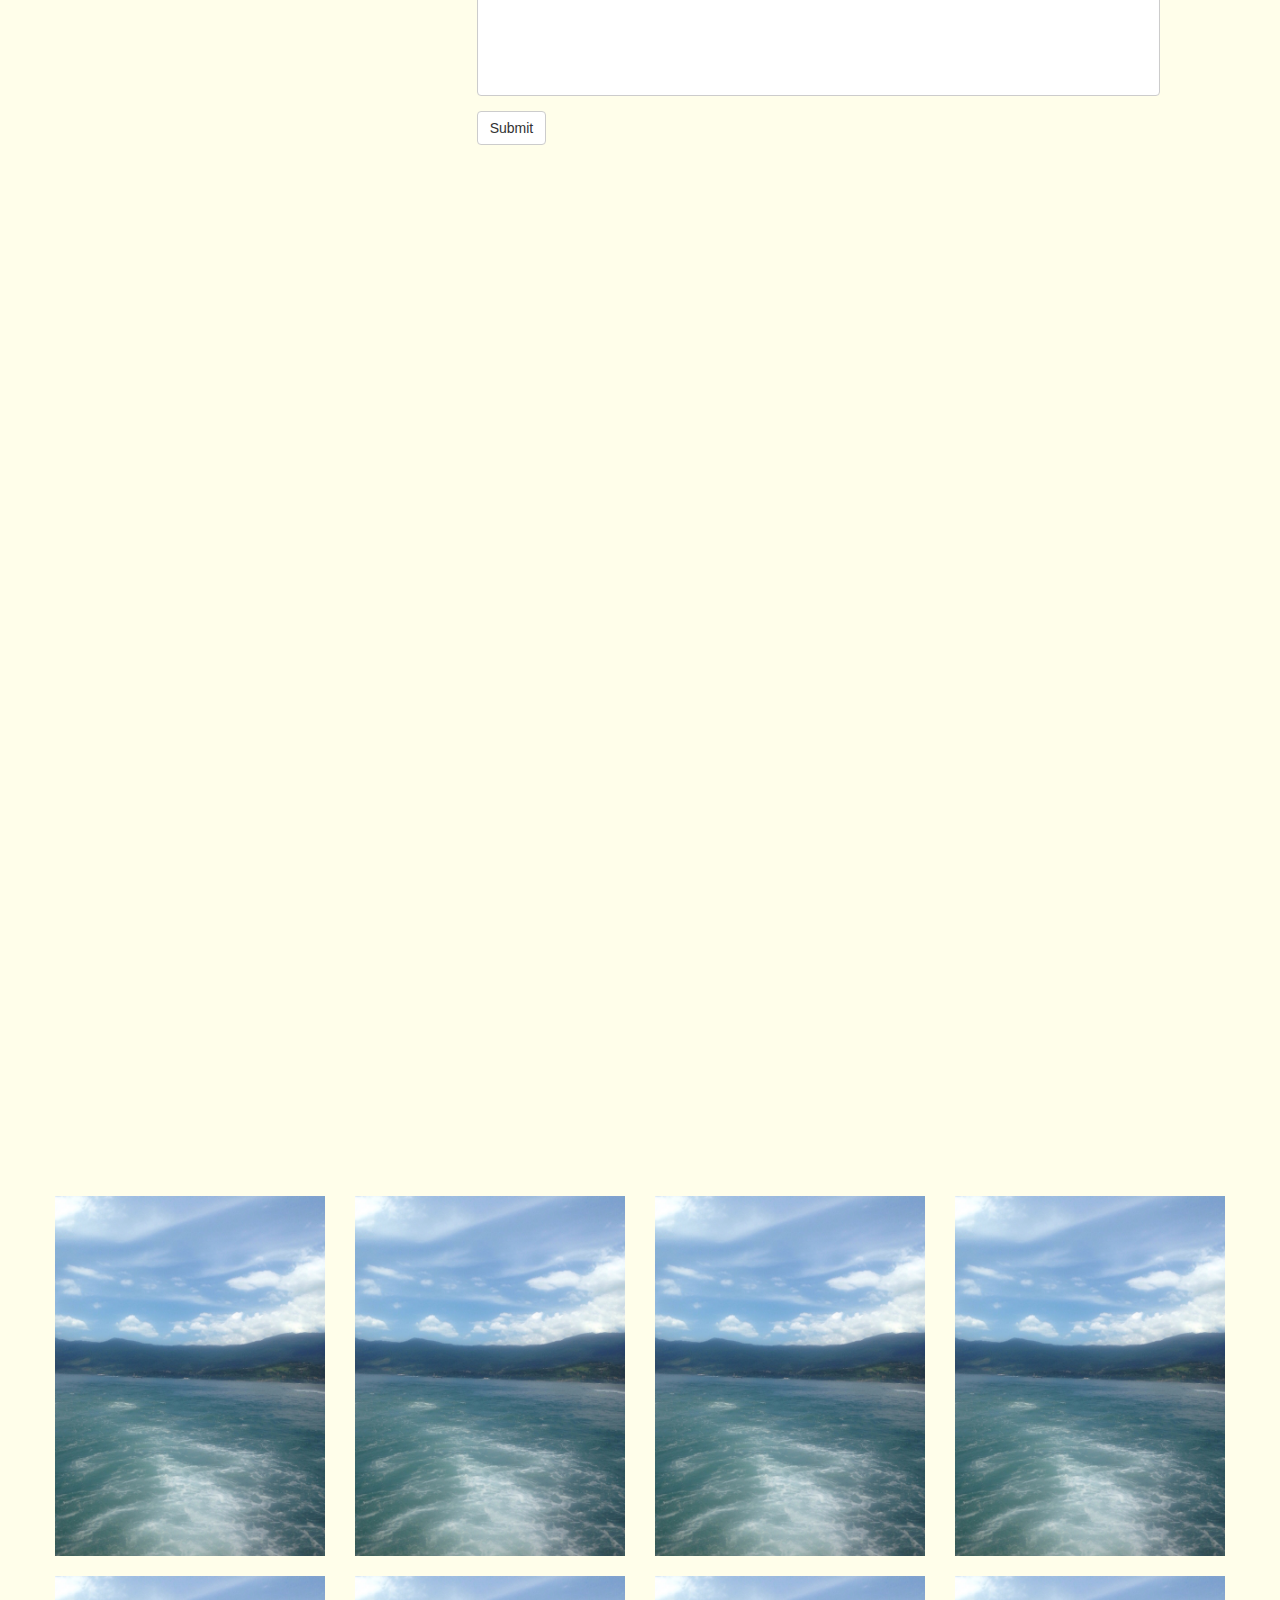
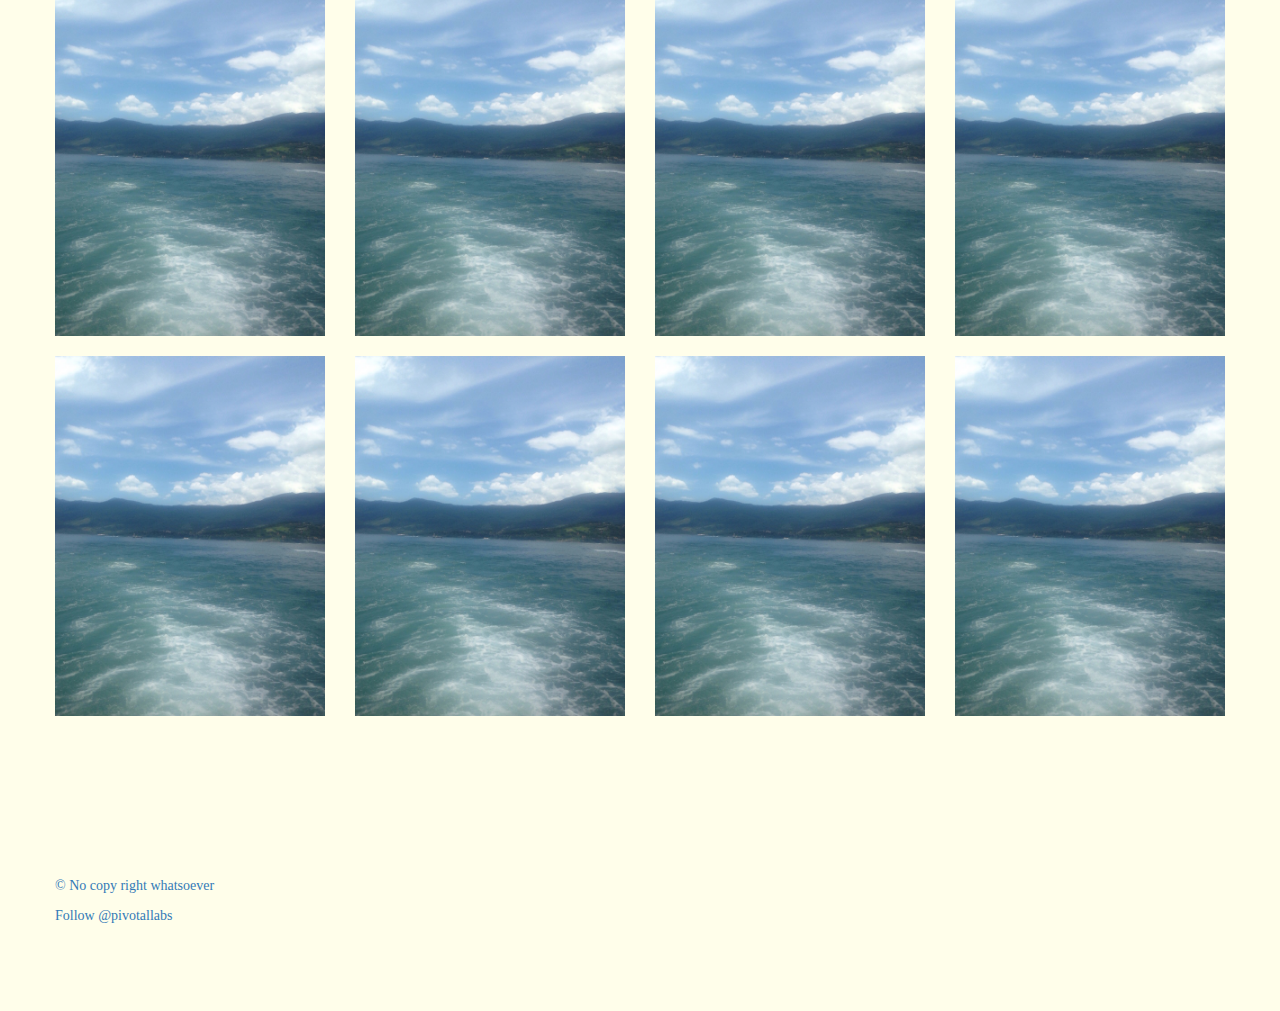
==== commit 90c0fcaa: "added contact form" ====
--- a/cf_template-1.1.1 v3/index.html
+++ b/cf_template-1.1.1 v3/index.html
@@ -181,165 +181,184 @@
       <div class="jumbotron" id="FAQ">
         <h1>FAQ</h1>
       </div>
+      <div class="panel-group" id="accordion">
+        <div class="panel panel-default">
+          <div class="panel-heading">
+            <h4 class="panel-title">
+              <a data-toggle="collapse" data-parent="#missingcode" href="#collapseOne">
+                What about this?
+              </a>
+            </h4>
+          </div>
+          <div id="collapseOne" class="panel-collapse collapse in">
+            <div class="panel-body">
+              Anim pariatur cliche reprehenderit, enim eiusmod high life accusamus terry richardson ad squid. 3 wolf moon officia aute, non cupidatat skateboard dolor brunch. Food truck quinoa nesciunt laborum eiusmod. Brunch 3 wolf moon tempor, sunt aliqua put a bird on it squid single-origin coffee nulla assumenda shoreditch et. Nihil anim keffiyeh helvetica, craft beer labore wes anderson cred nesciunt sapiente ea proident. Ad vegan excepteur butcher vice lomo. Leggings occaecat craft beer farm-to-table, raw denim aesthetic synth nesciunt you probably haven't heard of them accusamus labore sustainable VHS.
+            </div>
+          </div>
+        </div>
+        <div class="panel panel-default">
+          <div class="panel-heading">
+            <h4 class="panel-title">
+              <a data-toggle="collapse" data-parent="#missingcode" href="#collapseTwo">
+                What about that?
+              </a>
+            </h4>
+          </div>
+          <div id="collapseTwo" class="panel-collapse collapse">
+            <div class="panel-body">
+              Anim pariatur cliche reprehenderit, enim eiusmod high life accusamus terry richardson ad squid. 3 wolf moon officia aute, non cupidatat skateboard dolor brunch. Food truck quinoa nesciunt laborum eiusmod. Brunch 3 wolf moon tempor, sunt aliqua put a bird on it squid single-origin coffee nulla assumenda shoreditch et. Nihil anim keffiyeh helvetica, craft beer labore wes anderson cred nesciunt sapiente ea proident. Ad vegan excepteur butcher vice lomo. Leggings occaecat craft beer farm-to-table, raw denim aesthetic synth nesciunt you probably haven't heard of them accusamus labore sustainable VHS.
+            </div>
+          </div>
+        </div>
+        <div class="panel panel-default">
+          <div class="panel-heading">
+            <h4 class="panel-title">
+              <a data-toggle="collapse" data-parent="#missingcode" href="#collapseThree">
+                Why on earth this?
+              </a>
+            </h4>
+          </div>
+          <div id="collapseThree" class="panel-collapse collapse">
+            <div class="panel-body">
+              Anim pariatur cliche reprehenderit, enim eiusmod high life accusamus terry richardson ad squid. 3 wolf moon officia aute, non cupidatat skateboard dolor brunch. Food truck quinoa nesciunt laborum eiusmod. Brunch 3 wolf moon tempor, sunt aliqua put a bird on it squid single-origin coffee nulla assumenda shoreditch et. Nihil anim keffiyeh helvetica, craft beer labore wes anderson cred nesciunt sapiente ea proident. Ad vegan excepteur butcher vice lomo. Leggings occaecat craft beer farm-to-table, raw denim aesthetic synth nesciunt you probably haven't heard of them accusamus labore sustainable VHS.
+            </div>
+          </div>
+        </div>
+      </div><!-- end panel-group -->
+    </div><!-- end FAQ answers container -->
+
+
+
+    <div class="container row" id="contact">
+      <div class="col-lg-4 col-md-4">
+        <h3>Contact us at</h3>
+        <p><span class="glyphicon glyphicon-earphone"></span>+49 176 1234 1234</p>
+        <p><span class="glyphicon glyphicon-envelope"></span> email@email.email</p>
+        </br>
+      </div><!-- end contact column -->
+      <div class="col-lg-8 col-md-8">
+        <h3>or just fill this in</h3>
+        <form>
+          <div class="form-group">
+            <label for="inputName">Name</label>
+            <input type="text" class="form-control" placeholder="Your name here">
+          </div>
+          <div class="form-group">
+            <label for="inputEmail">Email address*</label>
+            <input type="email" class="form-control" placeholder="Your email here" required="required" title="Please tell us your email so we can get in touch with you" minlength="10" maxlength="40">
+          </div>
+          <div class="form-group">
+            <label for="inputText">Tell me anything</label>
+            <textarea class="form-control" placeholder="Your message here" class="message-box" style="resize:none" cols="40" rows="5">
+            </textarea>
+          </div>
+          <button type="submit" class="btn btn-default">Submit</button>
+        </form>
+      </div><!-- end form column -->
+    </div><!-- end contact -->
+
+    <div class="container">
+      <div style="position:relative;height:0;padding-bottom:56.25%"><iframe src="https://www.youtube.com/embed/DUcbKgvzUEU?ecver=2" width="640" height="360" frameborder="0" style="position:absolute;width:100%;height:100%;left:0" allowfullscreen></iframe></div>
+    </div>
+
+
+    <div class="container">
+      <div class="row" id="work">
+        <div class="col-xs-12 col-sm-6 col-md-4 col-lg-3">
+          <img src="img/kitten.jpg">
+        </div>
+        <div class="col-xs-12 col-sm-6 col-md-4 col-lg-3">
+          <img src="img/kitten.jpg">
+        </div>
+        <div class="col-xs-12 col-sm-6 col-md-4 col-lg-3">
+          <img src="img/kitten.jpg">
+        </div>
+        <div class="col-xs-12 col-sm-6 col-md-4 col-lg-3">
+          <img src="img/kitten.jpg">
+        </div>
+        <div class="col-xs-12 col-sm-6 col-md-4 col-lg-3">
+          <img src="img/kitten.jpg">
+        </div>
+        <div class="col-xs-12 col-sm-6 col-md-4 col-lg-3">
+          <img src="img/kitten.jpg">
+        </div>
+        <div class="col-xs-12 col-sm-6 col-md-4 col-lg-3">
+          <img src="img/kitten.jpg">
+        </div>
+        <div class="col-xs-12 col-sm-6 col-md-4 col-lg-3">
+          <img src="img/kitten.jpg">
+        </div>
+        <div class="col-xs-12 col-sm-6 col-md-4 col-lg-3">
+          <img src="img/kitten.jpg">
+        </div>
+        <div class="col-xs-12 col-sm-6 col-md-4 col-lg-3">
+          <img src="img/kitten.jpg">
+        </div>
+        <div class="col-xs-12 col-sm-6 col-md-4 col-lg-3">
+          <img src="img/kitten.jpg">
+        </div>
+        <div class="col-xs-12 col-sm-6 col-md-4 col-lg-3">
+          <img src="img/kitten.jpg">
+        </div>
+      </div><!-- enf row -->
     </div><!-- end container -->
 
-    <div class="panel-group" id="accordion">
-      <div class="panel panel-default">
-        <div class="panel-heading">
-          <h4 class="panel-title">
-            <a data-toggle="collapse" data-parent="#missingcode" href="#collapseOne">
-              What about this?
-            </a>
-          </h4>
-        </div>
-        <div id="collapseOne" class="panel-collapse collapse in">
-          <div class="panel-body">
-            Anim pariatur cliche reprehenderit, enim eiusmod high life accusamus terry richardson ad squid. 3 wolf moon officia aute, non cupidatat skateboard dolor brunch. Food truck quinoa nesciunt laborum eiusmod. Brunch 3 wolf moon tempor, sunt aliqua put a bird on it squid single-origin coffee nulla assumenda shoreditch et. Nihil anim keffiyeh helvetica, craft beer labore wes anderson cred nesciunt sapiente ea proident. Ad vegan excepteur butcher vice lomo. Leggings occaecat craft beer farm-to-table, raw denim aesthetic synth nesciunt you probably haven't heard of them accusamus labore sustainable VHS.
-          </div>
-        </div>
-      </div>
-      <div class="panel panel-default">
-        <div class="panel-heading">
-          <h4 class="panel-title">
-            <a data-toggle="collapse" data-parent="#missingcode" href="#collapseTwo">
-              What about that?
-            </a>
-          </h4>
-        </div>
-        <div id="collapseTwo" class="panel-collapse collapse">
-          <div class="panel-body">
-            Anim pariatur cliche reprehenderit, enim eiusmod high life accusamus terry richardson ad squid. 3 wolf moon officia aute, non cupidatat skateboard dolor brunch. Food truck quinoa nesciunt laborum eiusmod. Brunch 3 wolf moon tempor, sunt aliqua put a bird on it squid single-origin coffee nulla assumenda shoreditch et. Nihil anim keffiyeh helvetica, craft beer labore wes anderson cred nesciunt sapiente ea proident. Ad vegan excepteur butcher vice lomo. Leggings occaecat craft beer farm-to-table, raw denim aesthetic synth nesciunt you probably haven't heard of them accusamus labore sustainable VHS.
-          </div>
-        </div>
-      </div>
-      <div class="panel panel-default">
-        <div class="panel-heading">
-          <h4 class="panel-title">
-            <a data-toggle="collapse" data-parent="#missingcode" href="#collapseThree">
-              Why on earth this?
-            </a>
-          </h4>
-        </div>
-        <div id="collapseThree" class="panel-collapse collapse">
-          <div class="panel-body">
-            Anim pariatur cliche reprehenderit, enim eiusmod high life accusamus terry richardson ad squid. 3 wolf moon officia aute, non cupidatat skateboard dolor brunch. Food truck quinoa nesciunt laborum eiusmod. Brunch 3 wolf moon tempor, sunt aliqua put a bird on it squid single-origin coffee nulla assumenda shoreditch et. Nihil anim keffiyeh helvetica, craft beer labore wes anderson cred nesciunt sapiente ea proident. Ad vegan excepteur butcher vice lomo. Leggings occaecat craft beer farm-to-table, raw denim aesthetic synth nesciunt you probably haven't heard of them accusamus labore sustainable VHS.
-          </div>
-        </div>
-      </div>
-    </div>
-
-
-
-    <div class="container" id="contact">
-      <h3>Contact</h3>
-      <p><span class="glyphicon glyphicon-earphone"></span>+49 176 1234 1234</p>
-      <p><span class="glyphicon glyphicon-envelope"></span> email@email.email</p>
-    </div><!-- end contact -->
-
-  </div> <!-- /container -->
-
-  <div class="container">
-    <div style="position:relative;height:0;padding-bottom:56.25%"><iframe src="https://www.youtube.com/embed/DUcbKgvzUEU?ecver=2" width="640" height="360" frameborder="0" style="position:absolute;width:100%;height:100%;left:0" allowfullscreen></iframe></div>
-    </div>
-
-
-  <div class="container">
-    <div class="row" id="work">
-      <div class="col-xs-12 col-sm-6 col-md-4 col-lg-3">
-        <img src="img/kitten.jpg">
-      </div>
-      <div class="col-xs-12 col-sm-6 col-md-4 col-lg-3">
-        <img src="img/kitten.jpg">
-      </div>
-      <div class="col-xs-12 col-sm-6 col-md-4 col-lg-3">
-        <img src="img/kitten.jpg">
-      </div>
-      <div class="col-xs-12 col-sm-6 col-md-4 col-lg-3">
-        <img src="img/kitten.jpg">
-      </div>
-      <div class="col-xs-12 col-sm-6 col-md-4 col-lg-3">
-        <img src="img/kitten.jpg">
-      </div>
-      <div class="col-xs-12 col-sm-6 col-md-4 col-lg-3">
-        <img src="img/kitten.jpg">
-      </div>
-      <div class="col-xs-12 col-sm-6 col-md-4 col-lg-3">
-        <img src="img/kitten.jpg">
-      </div>
-      <div class="col-xs-12 col-sm-6 col-md-4 col-lg-3">
-        <img src="img/kitten.jpg">
-      </div>
-      <div class="col-xs-12 col-sm-6 col-md-4 col-lg-3">
-        <img src="img/kitten.jpg">
-      </div>
-      <div class="col-xs-12 col-sm-6 col-md-4 col-lg-3">
-        <img src="img/kitten.jpg">
-      </div>
-      <div class="col-xs-12 col-sm-6 col-md-4 col-lg-3">
-        <img src="img/kitten.jpg">
-      </div>
-      <div class="col-xs-12 col-sm-6 col-md-4 col-lg-3">
-        <img src="img/kitten.jpg">
-      </div>
-    </div><!-- enf row -->
-  </div>
-
-  <footer>
-    <p><a href="http://www.google.com">&copy; No copy right whatsoever</a></p>
-    <p><a href="https://twitter.com/pivotallabs" class="twitter-follow-button" data-show-count="false">Follow @pivotallabs</a><script async src="//platform.twitter.com/widgets.js" charset="utf-8"></script></p>
-    <div class="fb-like" data-href="http://musician-pig-73285.bitballoon.com/" data-layout="standard" data-action="like" data-size="small" data-show-faces="false" data-share="false"></div>      
-  </footer>
-
-
-
-  <!-- ============================= -->
-  <!-- All your JavaScript comes now -->
-  <!-- ============================= -->
-  <script src="https://ajax.googleapis.com/ajax/libs/jquery/1.11.3/jquery.min.js"></script>
-
-  <!-- Twitter script -->
-
-  <script>window.twttr = (function(d, s, id) {
-    var js, fjs = d.getElementsByTagName(s)[0],
-    t = window.twttr || {};
-    if (d.getElementById(id)) return t;
-    js = d.createElement(s);
-    js.id = id;
-    js.src = "https://platform.twitter.com/widgets.js";
-    fjs.parentNode.insertBefore(js, fjs);
-
-    t._e = [];
-    t.ready = function(f) {
-      t._e.push(f);
-    };
-
-    return t;
-  }(document, "script", "twitter-wjs"));</script>
-
-  <!-- end Twitter -->
-
-
-
-  <!-- Bootstrap core JS -->
-  <script src="https://maxcdn.bootstrapcdn.com/bootstrap/3.3.5/js/bootstrap.min.js"></script>
-
-  <!-- Can place script tags with JavaScript files here -->
-
-  <!-- smooth scrolling -->
-  <script type="text/javascript"> 
-    var $root = $('html, body');
-    $('.navbar-nav a').click(function() {
-      var href = $.attr(this, 'href');
-      if(href != undefined) {
-        $root.animate({
-          scrollTop: $(href).offset().top - $('.navbar').outerHeight()
-        }, 500, function () {
-          window.location.hash = href;
-        });
-      }
-      return false;
-    });
-  </script>
-
-</body>
-</html>
+    <footer class="container">
+      <p><a href="http://www.google.com">&copy; No copy right whatsoever</a></p>
+      <p><a href="https://twitter.com/pivotallabs" class="twitter-follow-button" data-show-count="false">Follow @pivotallabs</a><script async src="//platform.twitter.com/widgets.js" charset="utf-8"></script></p>
+      <div class="fb-like" data-href="http://musician-pig-73285.bitballoon.com/" data-layout="standard" data-action="like" data-size="small" data-show-faces="false" data-share="false"></div>      
+    </footer>
+
+
+
+    <!-- ============================= -->
+    <!-- All your JavaScript comes now -->
+    <!-- ============================= -->
+    <script src="https://ajax.googleapis.com/ajax/libs/jquery/1.11.3/jquery.min.js"></script>
+
+    <!-- Twitter script -->
+
+    <script>window.twttr = (function(d, s, id) {
+      var js, fjs = d.getElementsByTagName(s)[0],
+      t = window.twttr || {};
+      if (d.getElementById(id)) return t;
+      js = d.createElement(s);
+      js.id = id;
+      js.src = "https://platform.twitter.com/widgets.js";
+      fjs.parentNode.insertBefore(js, fjs);
+
+      t._e = [];
+      t.ready = function(f) {
+        t._e.push(f);
+      };
+
+      return t;
+    }(document, "script", "twitter-wjs"));</script>
+
+    <!-- end Twitter -->
+
+
+
+    <!-- Bootstrap core JS -->
+    <script src="https://maxcdn.bootstrapcdn.com/bootstrap/3.3.5/js/bootstrap.min.js"></script>
+
+    <!-- Can place script tags with JavaScript files here -->
+
+    <!-- smooth scrolling -->
+    <script type="text/javascript"> 
+      var $root = $('html, body');
+      $('.navbar-nav a').click(function() {
+        var href = $.attr(this, 'href');
+        if(href != undefined) {
+          $root.animate({
+            scrollTop: $(href).offset().top - $('.navbar').outerHeight()
+          }, 500, function () {
+            window.location.hash = href;
+          });
+        }
+        return false;
+      });
+    </script>
+
+  </body>
+  </html>
--- a/cf_template-1.1.1 v3/css/styles.css
+++ b/cf_template-1.1.1 v3/css/styles.css
@@ -43,9 +43,9 @@
 }
 
 
-.projectName ul a {
+.navbar-inverse .projectName {
   color: yellow;
-  font-size: 1.5em;
+  font-size: 1.8em;
 }
 
 body {
@@ -54,7 +54,7 @@
 }
 
 .container {
-  padding-top: 50px;
+  padding: 75px 0px;
 }
 
 
@@ -81,13 +81,13 @@
 
 
 .panel-group {
-	width: 80%;
+	width: 100%;
 	margin-right: auto; 
 	margin-left: auto
 }
 
 #work img {
-	margin: 10px;
+  margin: 10px 0px;
 	max-width: 100%;
 }
 
@@ -123,9 +123,8 @@
 /*Have the background cover the entire div section*/
     color: white;
 /*Change the color of the text on top so it is readable, and adjust the padding as needed.*/
-    padding:100px;
-    padding-top: 100px;
-    height: 400px;
+    padding:50px;
+    height: 600px;
 }
 
 
@@ -156,8 +155,17 @@
 
 #contact {
   margin: auto; 
-  text-align: center;
 }
+
+#contact p {
+  font-family: Futura, Helvetica, Arial, sans-serif;
+}
+
+.form-control {
+  width: 100%;
+  margin: auto;
+}
+
 
 /*Color*/
 
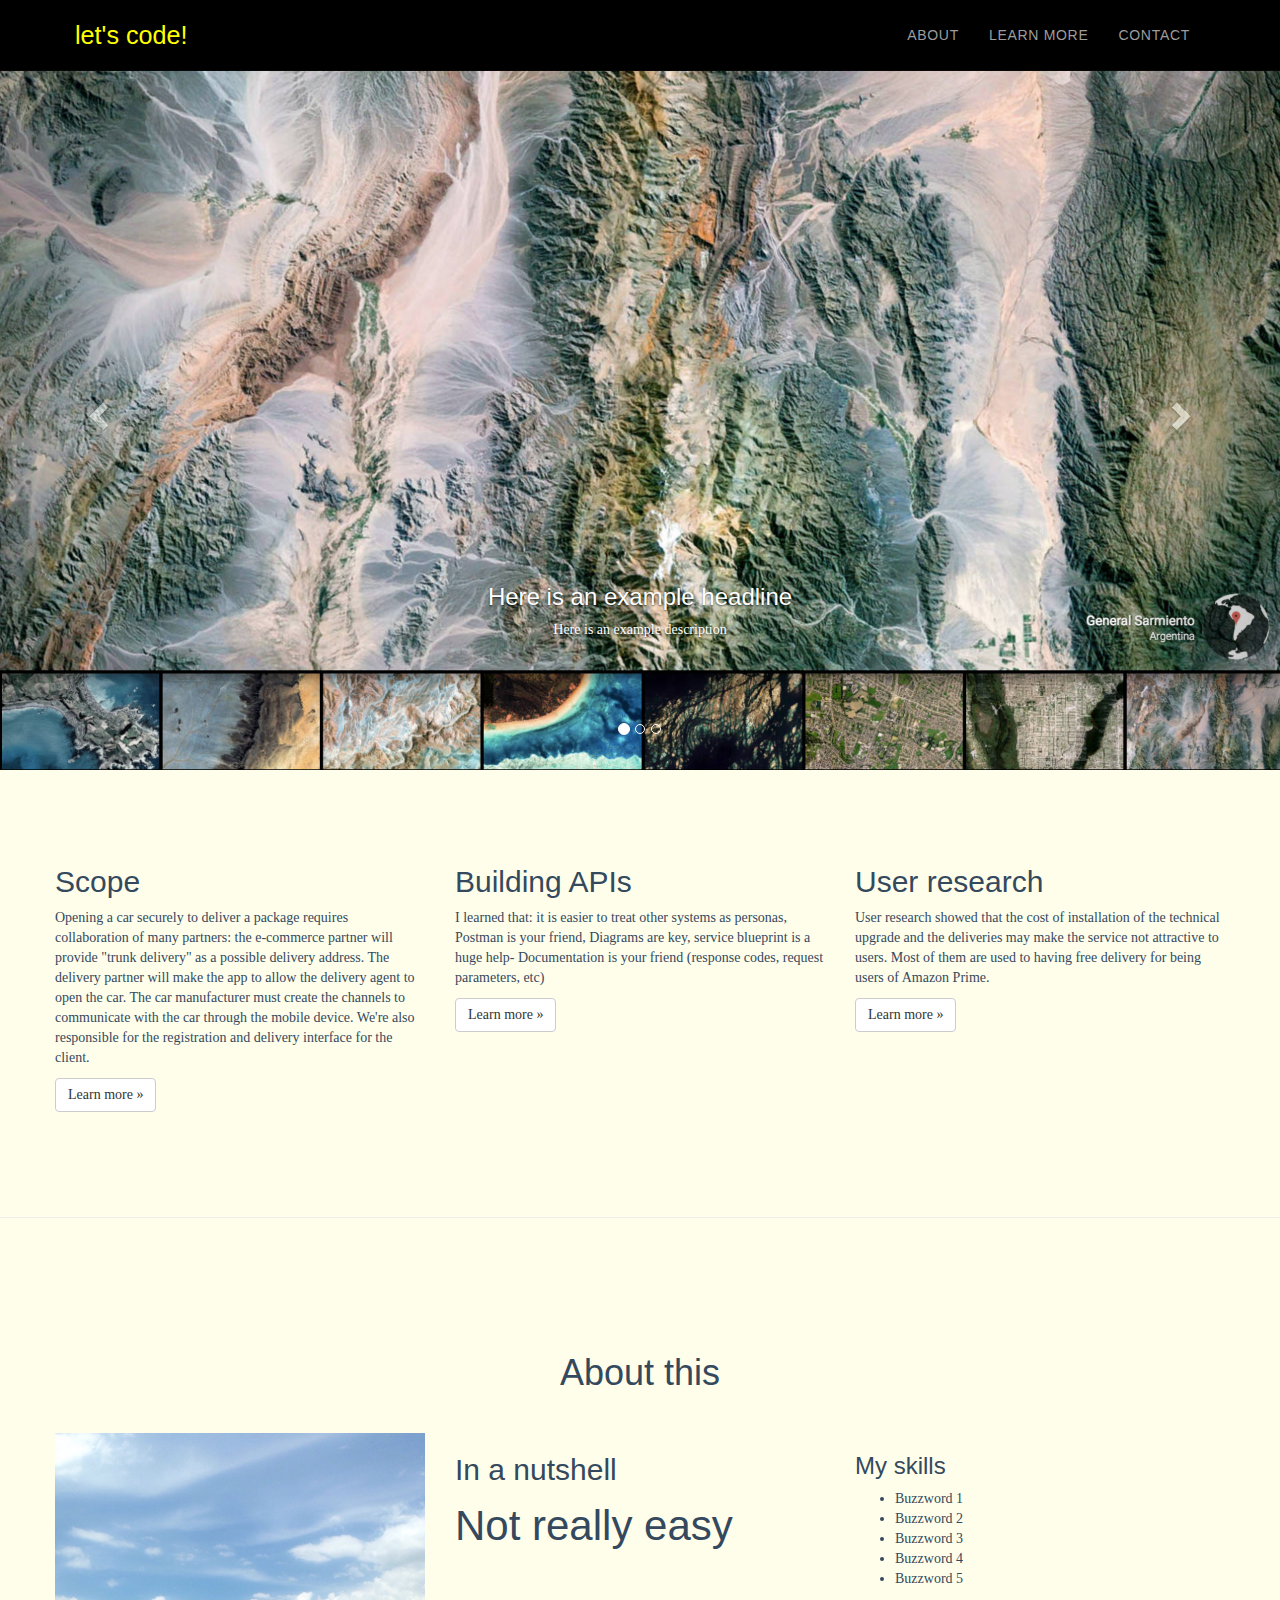
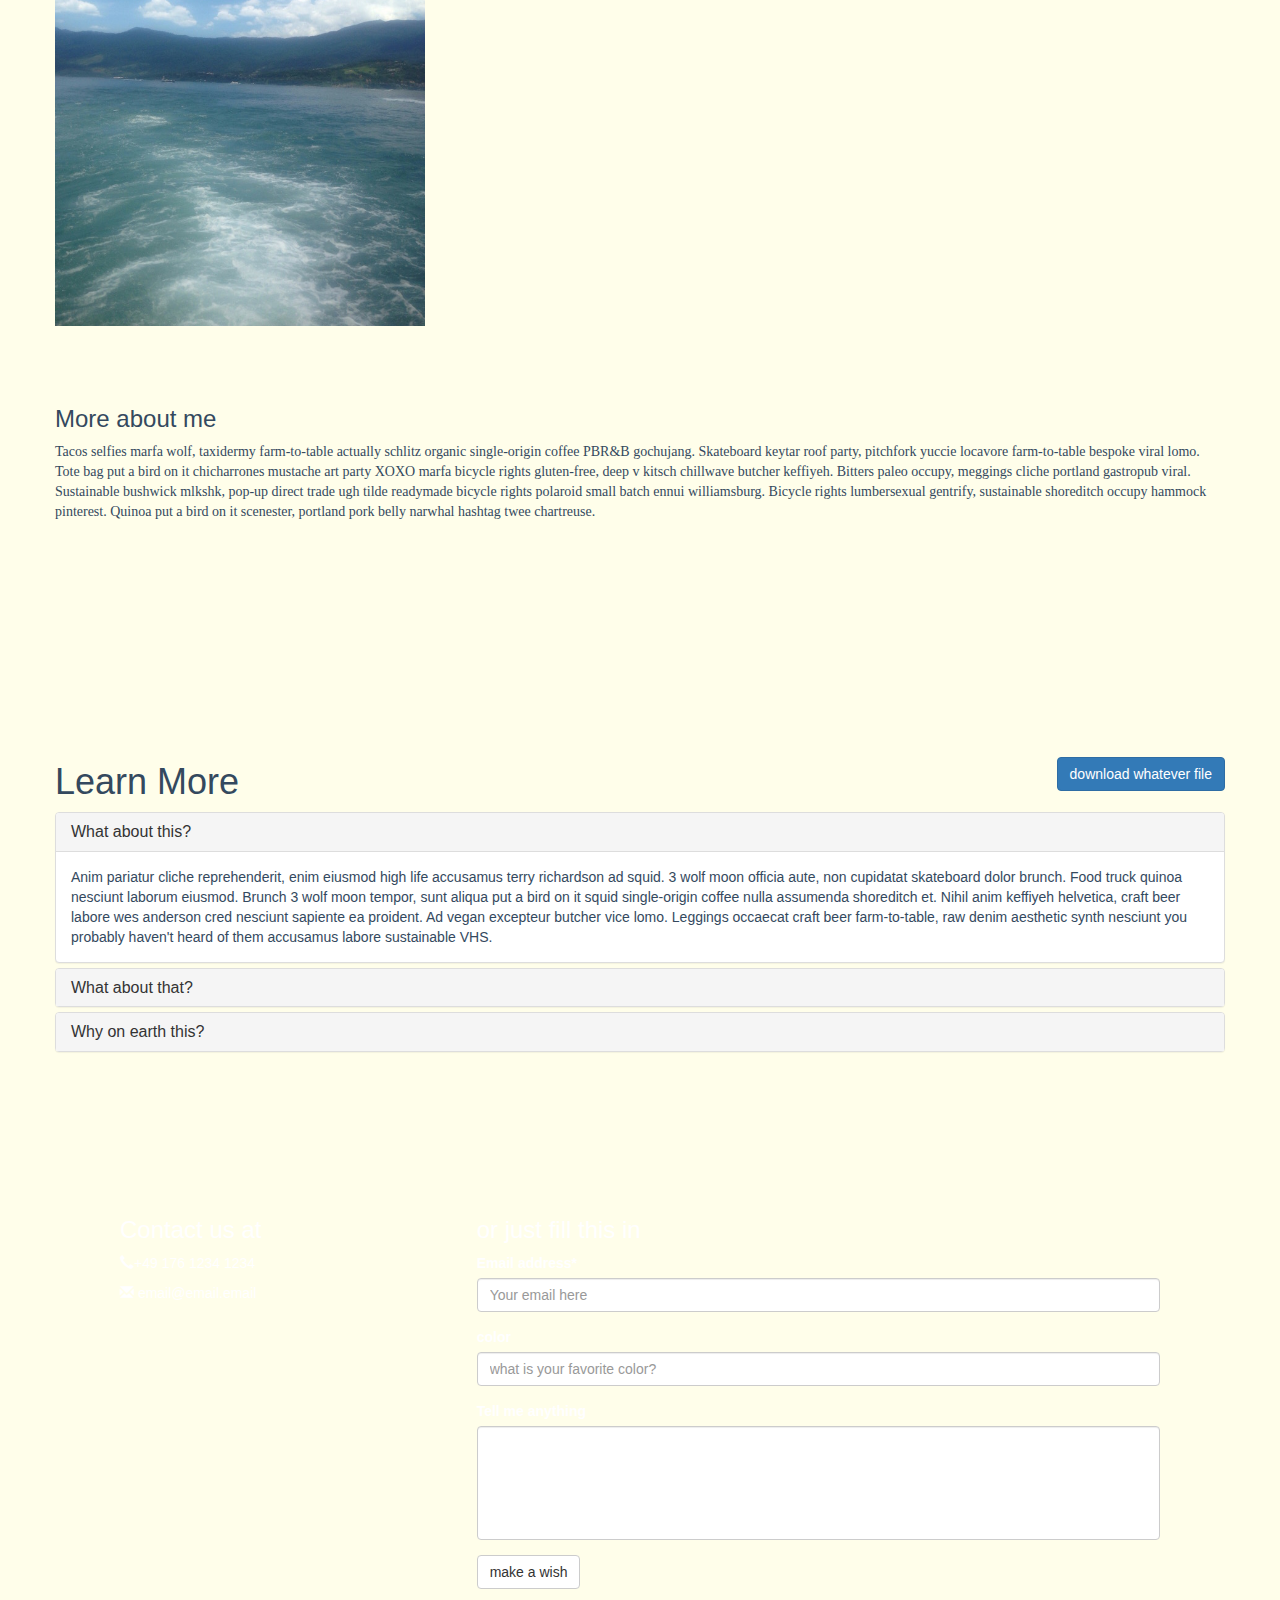
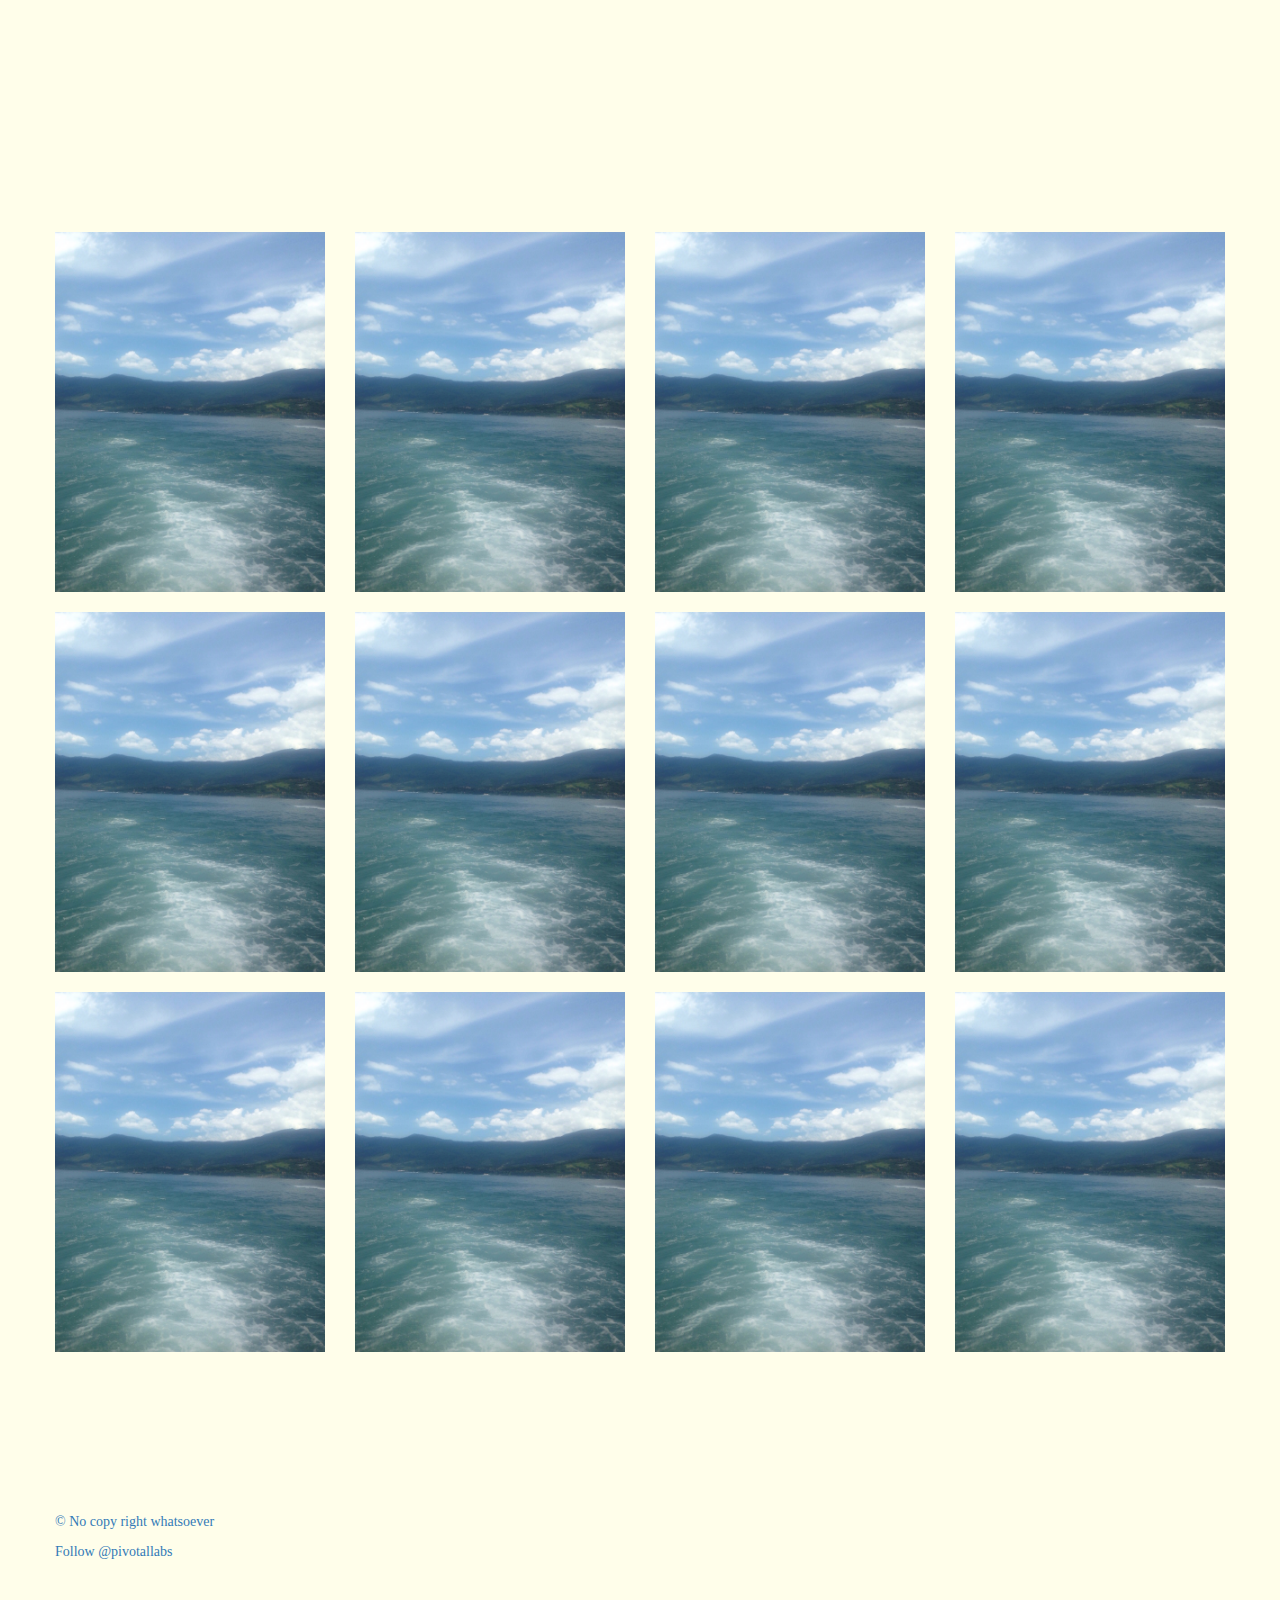
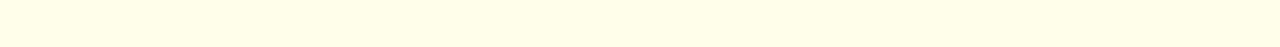
==== commit ab794993: "added modal button with picture in Learn More" ====
--- a/cf_template-1.1.1 v3/index.html
+++ b/cf_template-1.1.1 v3/index.html
@@ -58,7 +58,7 @@
         <div class="navbar-collapse collapse">
           <ul class="nav navbar-nav">
             <li><a href="#about">About</a></li>
-            <li><a href="#FAQ">FAQ</a></li>
+            <li><a href="#FAQ">Learn More</a></li>
             <li><a href="#contact">Contact</a></li>
             
           </ul>
@@ -153,17 +153,11 @@
         <div class="col-md-4">
           <h3>My skills</h3>
           <ul id= "skill-list">
-            <li>Product Management</li>
-            <li>Digital project management</li>
-            <li>UX</li>
-            <li>User-centered design</li>
-            <li>Research</li>
-            <li>Ethnography</li>
-            <li>International projects</li>
-            <li>Innovation</li>
-            <li>Languages</li>
-            <li>Online education</li>
-            <li>Content management</li>
+            <li>Buzzword 1</li>
+            <li>Buzzword 2</li>
+            <li>Buzzword 3</li>
+            <li>Buzzword 4</li>
+            <li>Buzzword 5</li>
           </ul>
         </div>
       </div><!-- end row -->
@@ -177,10 +171,29 @@
 
     </div><!--end container -->
 
-    <div class="container">
-      <div class="jumbotron" id="FAQ">
-        <h1>FAQ</h1>
-      </div>
+    <div class="container" id="FAQ">
+      <div class="row">
+          <h1 class="learn-more">Learn More</h1>
+          <div class="modal-button">
+            <button class="btn btn-primary" data-toggle="modal" data-target=".bs-example-modal-lg">download whatever file</button>
+            <!-- Small modal -->
+            <div class="modal fade bs-example-modal-lg" tabindex="-1" role="dialog" aria-labelledby="myLargeModalLabel" aria-hidden="true" data-backdrop="static"  data-keyboard="false">
+              <div class="modal-dialog modal-lg" role="document">
+
+                <div class="modal-content">
+                  <div class="modal-header">
+                    <h4 class="modal-title" id="myModalLabel">Look! you can't exit this window unless you hit that x to the side</h4>
+                    <button type="button" class="close" data-dismiss="modal" aria-label="Close"><span aria-hidden="true">&times;</span></button>
+                  </div>
+                  <div class="modal-body">
+                      How annoying, right? You just wanted to download whatever file. Now you have to hit a small x to the side of this modal.</br>
+                      <embed id="fileIDhere" src="img/moonglasses.jpeg" width="100">
+                  </div>                  
+                </div>
+              </div>
+            </div>
+        </div>
+      </div><!-- end row -->
       <div class="panel-group" id="accordion">
         <div class="panel panel-default">
           <div class="panel-heading">
@@ -226,7 +239,6 @@
         </div>
       </div><!-- end panel-group -->
     </div><!-- end FAQ answers container -->
-
 
 
     <div class="container row" id="contact">
@@ -240,27 +252,32 @@
         <h3>or just fill this in</h3>
         <form>
           <div class="form-group">
-            <label for="inputName">Name</label>
-            <input type="text" class="form-control" placeholder="Your name here">
-          </div>
-          <div class="form-group">
             <label for="inputEmail">Email address*</label>
             <input type="email" class="form-control" placeholder="Your email here" required="required" title="Please tell us your email so we can get in touch with you" minlength="10" maxlength="40">
           </div>
           <div class="form-group">
+            <label for="inputName">color</label>
+            <input type="text" class="form-control" placeholder="what is your favorite color?">
+          </div>
+          <div class="form-group">
             <label for="inputText">Tell me anything</label>
-            <textarea class="form-control" placeholder="Your message here" class="message-box" style="resize:none" cols="40" rows="5">
+            <textarea class="form-control" placeholder="Anything goes in here" class="message-box" style="resize:none" cols="40" rows="5">
             </textarea>
           </div>
-          <button type="submit" class="btn btn-default">Submit</button>
+          <button type="submit" class="btn btn-default">make a wish</button>
         </form>
       </div><!-- end form column -->
     </div><!-- end contact -->
 
+<!-- ===============================================
+THIS YOUTUBE VIDEO IS GIVING ME PROBLEMS WHEN I OPEN THE CONSOLE ON CHROME SO I'M MUTING IT FOR NOW
+====================================================
     <div class="container">
-      <div style="position:relative;height:0;padding-bottom:56.25%"><iframe src="https://www.youtube.com/embed/DUcbKgvzUEU?ecver=2" width="640" height="360" frameborder="0" style="position:absolute;width:100%;height:100%;left:0" allowfullscreen></iframe></div>
+      <div style="position:relative;height:0;padding-bottom:56.25%">
+        <iframe src="https://www.youtube.com/embed/DUcbKgvzUEU?rel=0?ecver=2" width="640" height="360" frameborder="0" style="position:absolute;width:100%;height:100%;left:0" allowfullscreen></iframe>
+        </div>
     </div>
-
+================================================== -->
 
     <div class="container">
       <div class="row" id="work">
@@ -302,6 +319,9 @@
         </div>
       </div><!-- enf row -->
     </div><!-- end container -->
+
+
+
 
     <footer class="container">
       <p><a href="http://www.google.com">&copy; No copy right whatsoever</a></p>
@@ -309,12 +329,6 @@
       <div class="fb-like" data-href="http://musician-pig-73285.bitballoon.com/" data-layout="standard" data-action="like" data-size="small" data-show-faces="false" data-share="false"></div>      
     </footer>
 
-
-
-    <!-- ============================= -->
-    <!-- All your JavaScript comes now -->
-    <!-- ============================= -->
-    <script src="https://ajax.googleapis.com/ajax/libs/jquery/1.11.3/jquery.min.js"></script>
 
     <!-- Twitter script -->
 
@@ -338,11 +352,15 @@
     <!-- end Twitter -->
 
 
-
+    <!-- ============================= -->
+    <!-- All your JavaScript comes now -->
+    <!-- ============================= -->
+    <script src="https://ajax.googleapis.com/ajax/libs/jquery/1.11.3/jquery.min.js"></script>
     <!-- Bootstrap core JS -->
     <script src="https://maxcdn.bootstrapcdn.com/bootstrap/3.3.5/js/bootstrap.min.js"></script>
-
     <!-- Can place script tags with JavaScript files here -->
+
+
 
     <!-- smooth scrolling -->
     <script type="text/javascript"> 
@@ -360,5 +378,7 @@
       });
     </script>
 
+
+
   </body>
   </html>
--- a/cf_template-1.1.1 v3/css/styles.css
+++ b/cf_template-1.1.1 v3/css/styles.css
@@ -153,6 +153,17 @@
 	text-align: center;
 }
 
+.learn-more {
+  margin-left: 15px;
+  text-align: left;
+  float: left;
+}
+
+.modal-button {
+  float: right;
+  padding: 15px;
+}
+
 #contact {
   margin: auto; 
 }
@@ -187,3 +198,5 @@
 .footer a:active {
        color: #ff0000;
 }
+
+
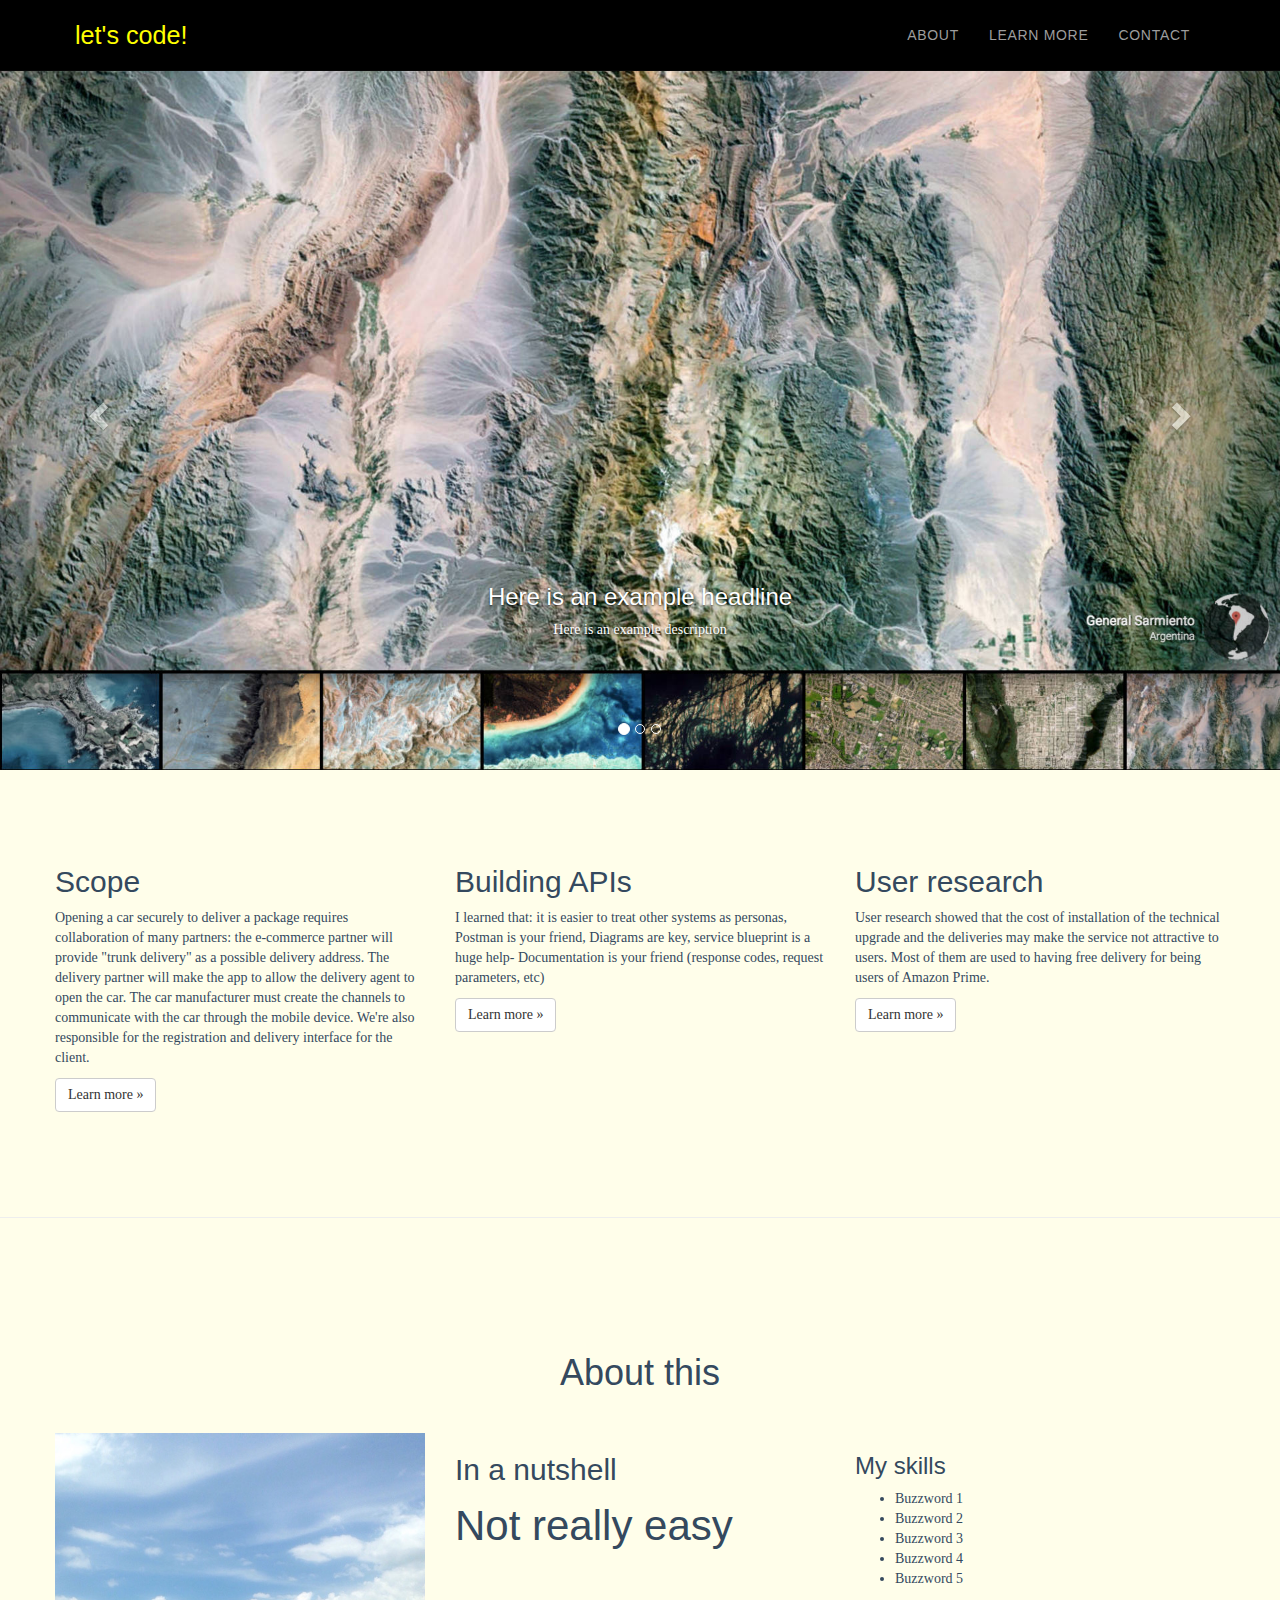
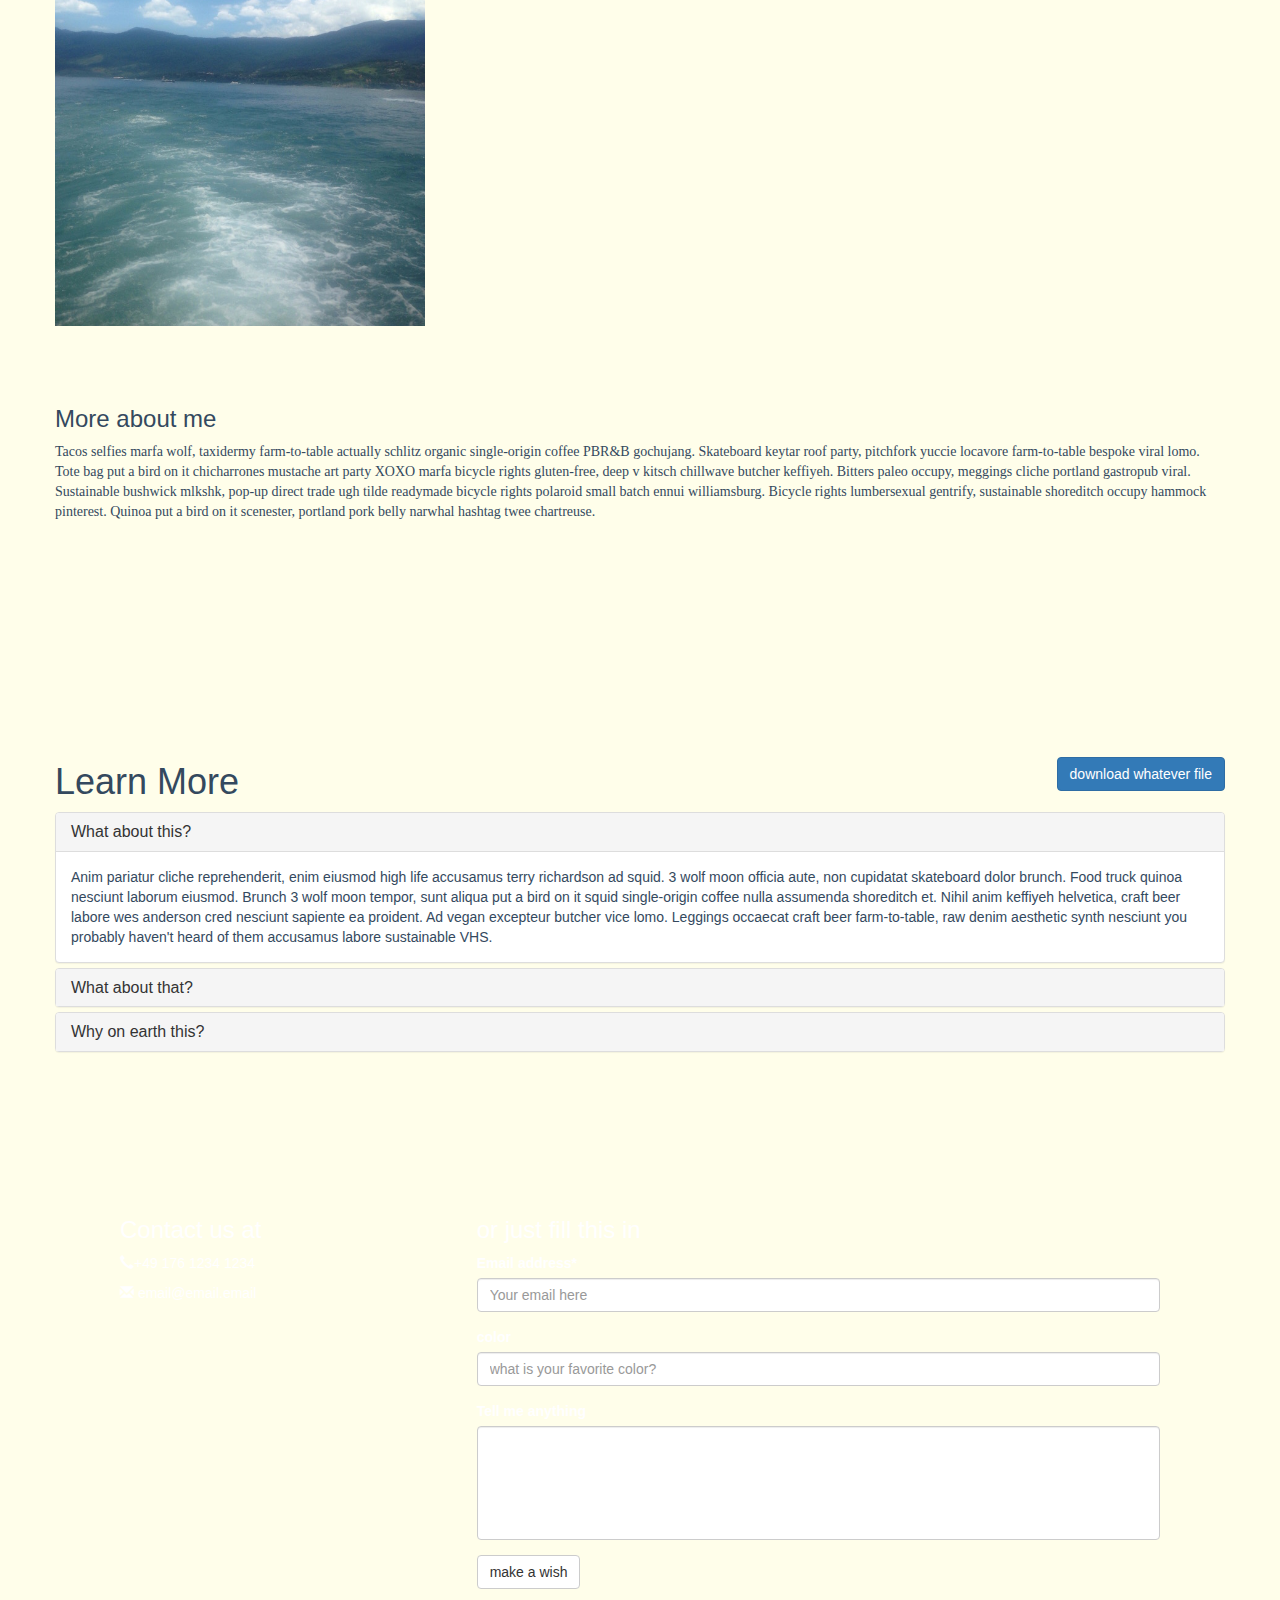
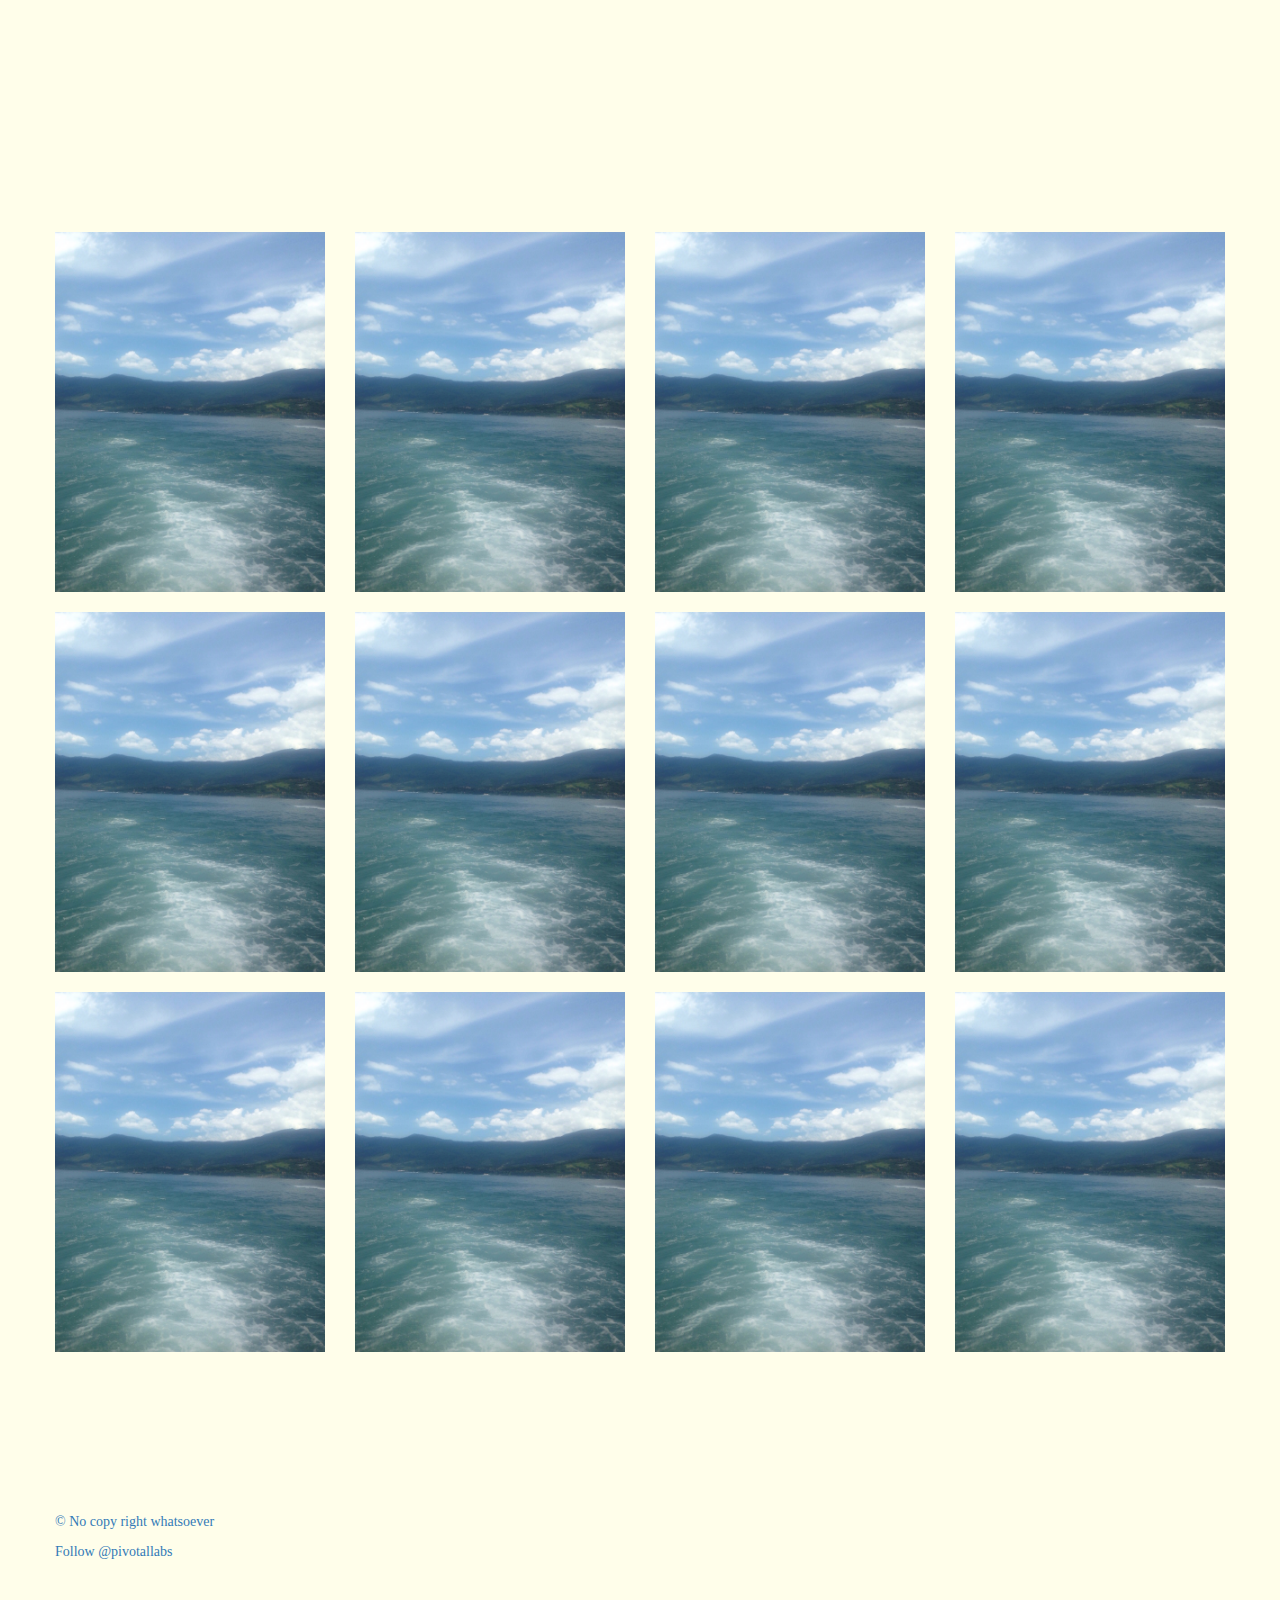
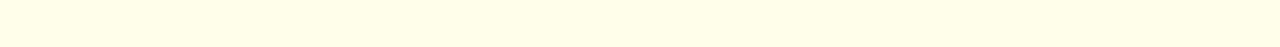
==== commit 867ceeaf: "Hello JavaScript" ====
--- a/cf_template-1.1.1 v3/index.html
+++ b/cf_template-1.1.1 v3/index.html
@@ -173,79 +173,79 @@
 
     <div class="container" id="FAQ">
       <div class="row">
-          <h1 class="learn-more">Learn More</h1>
-          <div class="modal-button">
-            <button class="btn btn-primary" data-toggle="modal" data-target=".bs-example-modal-lg">download whatever file</button>
-            <!-- Small modal -->
-            <div class="modal fade bs-example-modal-lg" tabindex="-1" role="dialog" aria-labelledby="myLargeModalLabel" aria-hidden="true" data-backdrop="static"  data-keyboard="false">
-              <div class="modal-dialog modal-lg" role="document">
-
-                <div class="modal-content">
-                  <div class="modal-header">
-                    <h4 class="modal-title" id="myModalLabel">Look! you can't exit this window unless you hit that x to the side</h4>
-                    <button type="button" class="close" data-dismiss="modal" aria-label="Close"><span aria-hidden="true">&times;</span></button>
-                  </div>
-                  <div class="modal-body">
-                      How annoying, right? You just wanted to download whatever file. Now you have to hit a small x to the side of this modal.</br>
-                      <embed id="fileIDhere" src="img/moonglasses.jpeg" width="100">
+        <h1 class="learn-more">Learn More</h1>
+        <div class="modal-button">
+          <button class="btn btn-primary" data-toggle="modal" data-target=".bs-example-modal-lg">download whatever file</button>
+          <!-- Small modal -->
+          <div class="modal fade bs-example-modal-lg" tabindex="-1" role="dialog" aria-labelledby="myLargeModalLabel" aria-hidden="true" data-backdrop="static"  data-keyboard="false">
+            <div class="modal-dialog modal-lg" role="document">
+
+              <div class="modal-content">
+                <div class="modal-header">
+                  <h4 class="modal-title" id="myModalLabel">Look! you can't exit this window unless you hit that x to the side</h4>
+                  <button type="button" class="close" data-dismiss="modal" aria-label="Close"><span aria-hidden="true">&times;</span></button>
+                </div>
+                <div class="modal-body">
+                  How annoying, right? You just wanted to download whatever file. Now you have to hit a small x to the side of this modal.</br>
+                  <embed id="fileIDhere" src="img/moonglasses.jpeg" width="100">
                   </div>                  
                 </div>
               </div>
             </div>
-        </div>
-      </div><!-- end row -->
-      <div class="panel-group" id="accordion">
-        <div class="panel panel-default">
-          <div class="panel-heading">
-            <h4 class="panel-title">
-              <a data-toggle="collapse" data-parent="#missingcode" href="#collapseOne">
-                What about this?
-              </a>
-            </h4>
-          </div>
-          <div id="collapseOne" class="panel-collapse collapse in">
-            <div class="panel-body">
-              Anim pariatur cliche reprehenderit, enim eiusmod high life accusamus terry richardson ad squid. 3 wolf moon officia aute, non cupidatat skateboard dolor brunch. Food truck quinoa nesciunt laborum eiusmod. Brunch 3 wolf moon tempor, sunt aliqua put a bird on it squid single-origin coffee nulla assumenda shoreditch et. Nihil anim keffiyeh helvetica, craft beer labore wes anderson cred nesciunt sapiente ea proident. Ad vegan excepteur butcher vice lomo. Leggings occaecat craft beer farm-to-table, raw denim aesthetic synth nesciunt you probably haven't heard of them accusamus labore sustainable VHS.
-            </div>
-          </div>
-        </div>
-        <div class="panel panel-default">
-          <div class="panel-heading">
-            <h4 class="panel-title">
-              <a data-toggle="collapse" data-parent="#missingcode" href="#collapseTwo">
-                What about that?
-              </a>
-            </h4>
-          </div>
-          <div id="collapseTwo" class="panel-collapse collapse">
-            <div class="panel-body">
-              Anim pariatur cliche reprehenderit, enim eiusmod high life accusamus terry richardson ad squid. 3 wolf moon officia aute, non cupidatat skateboard dolor brunch. Food truck quinoa nesciunt laborum eiusmod. Brunch 3 wolf moon tempor, sunt aliqua put a bird on it squid single-origin coffee nulla assumenda shoreditch et. Nihil anim keffiyeh helvetica, craft beer labore wes anderson cred nesciunt sapiente ea proident. Ad vegan excepteur butcher vice lomo. Leggings occaecat craft beer farm-to-table, raw denim aesthetic synth nesciunt you probably haven't heard of them accusamus labore sustainable VHS.
-            </div>
-          </div>
-        </div>
-        <div class="panel panel-default">
-          <div class="panel-heading">
-            <h4 class="panel-title">
-              <a data-toggle="collapse" data-parent="#missingcode" href="#collapseThree">
-                Why on earth this?
-              </a>
-            </h4>
-          </div>
-          <div id="collapseThree" class="panel-collapse collapse">
-            <div class="panel-body">
-              Anim pariatur cliche reprehenderit, enim eiusmod high life accusamus terry richardson ad squid. 3 wolf moon officia aute, non cupidatat skateboard dolor brunch. Food truck quinoa nesciunt laborum eiusmod. Brunch 3 wolf moon tempor, sunt aliqua put a bird on it squid single-origin coffee nulla assumenda shoreditch et. Nihil anim keffiyeh helvetica, craft beer labore wes anderson cred nesciunt sapiente ea proident. Ad vegan excepteur butcher vice lomo. Leggings occaecat craft beer farm-to-table, raw denim aesthetic synth nesciunt you probably haven't heard of them accusamus labore sustainable VHS.
-            </div>
-          </div>
-        </div>
-      </div><!-- end panel-group -->
-    </div><!-- end FAQ answers container -->
-
-
-    <div class="container row" id="contact">
-      <div class="col-lg-4 col-md-4">
-        <h3>Contact us at</h3>
-        <p><span class="glyphicon glyphicon-earphone"></span>+49 176 1234 1234</p>
-        <p><span class="glyphicon glyphicon-envelope"></span> email@email.email</p>
+          </div>
+        </div><!-- end row -->
+        <div class="panel-group" id="accordion">
+          <div class="panel panel-default">
+            <div class="panel-heading">
+              <h4 class="panel-title">
+                <a data-toggle="collapse" data-parent="#missingcode" href="#collapseOne">
+                  What about this?
+                </a>
+              </h4>
+            </div>
+            <div id="collapseOne" class="panel-collapse collapse in">
+              <div class="panel-body">
+                Anim pariatur cliche reprehenderit, enim eiusmod high life accusamus terry richardson ad squid. 3 wolf moon officia aute, non cupidatat skateboard dolor brunch. Food truck quinoa nesciunt laborum eiusmod. Brunch 3 wolf moon tempor, sunt aliqua put a bird on it squid single-origin coffee nulla assumenda shoreditch et. Nihil anim keffiyeh helvetica, craft beer labore wes anderson cred nesciunt sapiente ea proident. Ad vegan excepteur butcher vice lomo. Leggings occaecat craft beer farm-to-table, raw denim aesthetic synth nesciunt you probably haven't heard of them accusamus labore sustainable VHS.
+              </div>
+            </div>
+          </div>
+          <div class="panel panel-default">
+            <div class="panel-heading">
+              <h4 class="panel-title">
+                <a data-toggle="collapse" data-parent="#missingcode" href="#collapseTwo">
+                  What about that?
+                </a>
+              </h4>
+            </div>
+            <div id="collapseTwo" class="panel-collapse collapse">
+              <div class="panel-body">
+                Anim pariatur cliche reprehenderit, enim eiusmod high life accusamus terry richardson ad squid. 3 wolf moon officia aute, non cupidatat skateboard dolor brunch. Food truck quinoa nesciunt laborum eiusmod. Brunch 3 wolf moon tempor, sunt aliqua put a bird on it squid single-origin coffee nulla assumenda shoreditch et. Nihil anim keffiyeh helvetica, craft beer labore wes anderson cred nesciunt sapiente ea proident. Ad vegan excepteur butcher vice lomo. Leggings occaecat craft beer farm-to-table, raw denim aesthetic synth nesciunt you probably haven't heard of them accusamus labore sustainable VHS.
+              </div>
+            </div>
+          </div>
+          <div class="panel panel-default">
+            <div class="panel-heading">
+              <h4 class="panel-title">
+                <a data-toggle="collapse" data-parent="#missingcode" href="#collapseThree">
+                  Why on earth this?
+                </a>
+              </h4>
+            </div>
+            <div id="collapseThree" class="panel-collapse collapse">
+              <div class="panel-body">
+                Anim pariatur cliche reprehenderit, enim eiusmod high life accusamus terry richardson ad squid. 3 wolf moon officia aute, non cupidatat skateboard dolor brunch. Food truck quinoa nesciunt laborum eiusmod. Brunch 3 wolf moon tempor, sunt aliqua put a bird on it squid single-origin coffee nulla assumenda shoreditch et. Nihil anim keffiyeh helvetica, craft beer labore wes anderson cred nesciunt sapiente ea proident. Ad vegan excepteur butcher vice lomo. Leggings occaecat craft beer farm-to-table, raw denim aesthetic synth nesciunt you probably haven't heard of them accusamus labore sustainable VHS.
+              </div>
+            </div>
+          </div>
+        </div><!-- end panel-group -->
+      </div><!-- end FAQ answers container -->
+
+
+      <div class="container row" id="contact">
+        <div class="col-lg-4 col-md-4">
+          <h3>Contact us at</h3>
+          <p><span class="glyphicon glyphicon-earphone"></span>+49 176 1234 1234</p>
+          <p><span class="glyphicon glyphicon-envelope"></span> email@email.email</p>
         </br>
       </div><!-- end contact column -->
       <div class="col-lg-8 col-md-8">
@@ -277,7 +277,7 @@
         <iframe src="https://www.youtube.com/embed/DUcbKgvzUEU?rel=0?ecver=2" width="640" height="360" frameborder="0" style="position:absolute;width:100%;height:100%;left:0" allowfullscreen></iframe>
         </div>
     </div>
-================================================== -->
+    ================================================== -->
 
     <div class="container">
       <div class="row" id="work">
@@ -364,20 +364,20 @@
 
     <!-- smooth scrolling -->
     <script type="text/javascript"> 
-      var $root = $('html, body');
-      $('.navbar-nav a').click(function() {
-        var href = $.attr(this, 'href');
-        if(href != undefined) {
-          $root.animate({
-            scrollTop: $(href).offset().top - $('.navbar').outerHeight()
-          }, 500, function () {
-            window.location.hash = href;
-          });
-        }
-        return false;
-      });
+    var $root = $('html, body');
+    $('.navbar-nav a').click(function() {
+      var href = $.attr(this, 'href');
+      if(href != undefined) {
+        $root.animate({
+          scrollTop: $(href).offset().top - $('.navbar').outerHeight()
+        }, 500, function () {
+          window.location.hash = href;
+        });
+      }
+      return false;
+    });
     </script>
-
+    <script src="script.js"></script>
 
 
   </body>
